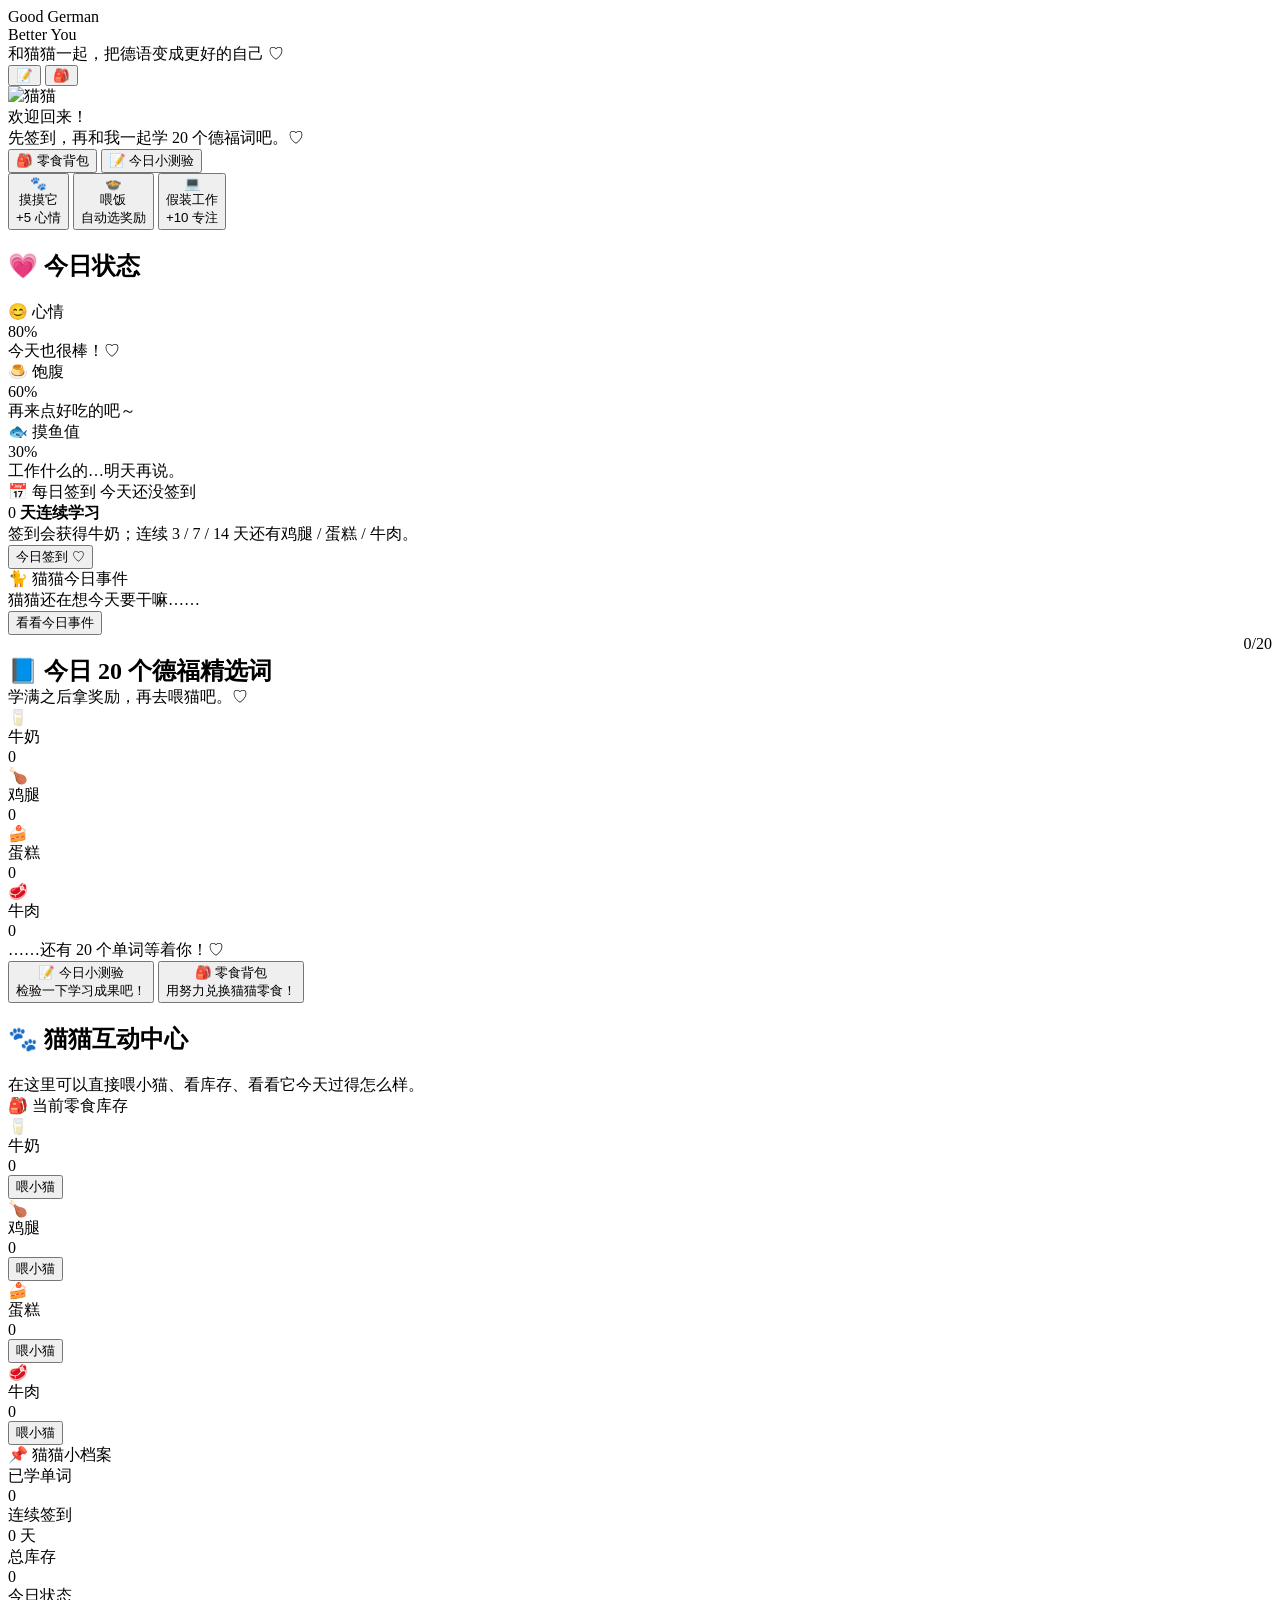
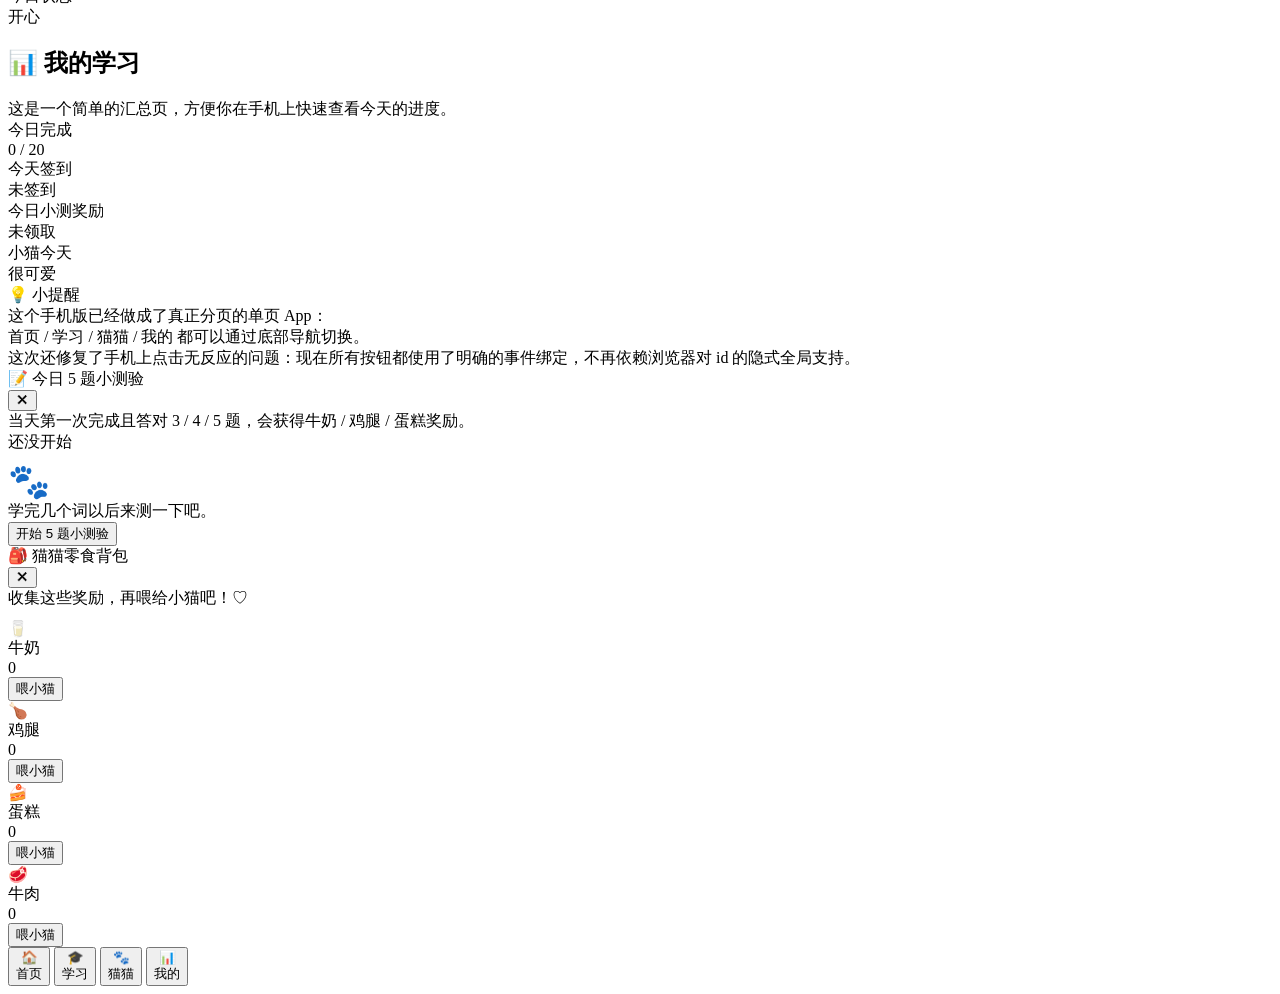
==== index.html @ 6ccbde11 "Add Cozy Cat mobile app home page" ====
<!doctype html>
<html lang="zh-CN">
<head>
<meta charset="utf-8">
<meta name="viewport" content="width=device-width,initial-scale=1,viewport-fit=cover">
<meta name="theme-color" content="#f7efe6">
<title>Cozy Cat Desk Mobile v2</title>
<link rel="stylesheet" href="style.css">

<link rel="manifest" href="manifest.webmanifest">
<meta name="apple-mobile-web-app-capable" content="yes">
<meta name="apple-mobile-web-app-status-bar-style" content="default">
<meta name="apple-mobile-web-app-title" content="Cozy Cat Deutsch">
<link rel="apple-touch-icon" href="icon-192.png">

</head>
<body>
<div class="app">
  <div class="topbar">
    <div>
      <div class="brand">Good German<br>Better You</div>
      <div class="brand-sub">和猫猫一起，把德语变成更好的自己 ♡</div>
    </div>
    <div class="icon-row">
      <button class="icon-btn" id="toQuizBtn" type="button">📝</button>
      <button class="icon-btn" id="toRewardsBtn" type="button">🎒</button>
    </div>
  </div>

  <main>
    <section class="page active" data-page="home">
      <section class="card hero">
        <div class="room">
          <div class="room-light"></div>
          <div class="window"></div>
          <div class="leaf l1"></div>
          <div class="leaf l2"></div>
          <div class="rug"></div>
          <div class="cushion"></div>

          <div class="cat-zone">
            <div id="catWrap" class="cat-wrap">
              <img id="cat" class="cat-img" src="cat.webp" alt="猫猫">
              <div class="eyes"></div>
            </div>
          </div>

          <div id="speech" class="speech">欢迎回来！<br>先签到，再和我一起学 20 个德福词吧。♡</div>

          <div class="quick-float">
            <button class="float-btn" id="floatRewardsBtn" type="button">🎒 零食背包</button>
            <button class="float-btn" id="floatQuizBtn" type="button">📝 今日小测验</button>
          </div>

          <div class="floor"></div>
        </div>

        <div class="actions">
          <button class="action-btn a1" id="petBtn" type="button">
            <div class="emoji">🐾</div><div class="title">摸摸它</div><div class="hint">+5 心情</div>
          </button>
          <button class="action-btn a2" id="quickFeedBtn" type="button">
            <div class="emoji">🍲</div><div class="title">喂饭</div><div class="hint">自动选奖励</div>
          </button>
          <button class="action-btn a3" id="workBtn" type="button">
            <div class="emoji">💻</div><div class="title">假装工作</div><div class="hint">+10 专注</div>
          </button>
        </div>
      </section>

      <section class="card section">
        <h2 class="section-title">💗 今日状态</h2>
        <div class="status-grid">
          <div class="mini-card">
            <div class="mini-head"><span class="mini-icon">😊</span> 心情</div>
            <div id="moodNum" class="stat-number">80%</div>
            <div class="bar"><div id="moodBar" class="fill mood"></div></div>
            <div class="stat-note">今天也很棒！♡</div>
          </div>
          <div class="mini-card">
            <div class="mini-head"><span class="mini-icon">🍮</span> 饱腹</div>
            <div id="foodNum" class="stat-number">60%</div>
            <div class="bar"><div id="foodBar" class="fill full"></div></div>
            <div class="stat-note">再来点好吃的吧～</div>
          </div>
          <div class="mini-card">
            <div class="mini-head"><span class="mini-icon">🐟</span> 摸鱼值</div>
            <div id="fishNum" class="stat-number">30%</div>
            <div class="bar"><div id="fishBar" class="fill fish"></div></div>
            <div class="stat-note">工作什么的…明天再说。</div>
          </div>
        </div>
      </section>

      <section class="split-grid">
        <div class="card section">
          <div class="small-title">📅 每日签到 <span id="checkinState" class="badge">今天还没签到</span></div>
          <div><span id="streakNumber" class="streak">0</span> <span style="font-weight:900">天连续学习</span></div>
          <div id="checkinMeta" class="meta">签到会获得牛奶；连续 3 / 7 / 14 天还有鸡腿 / 蛋糕 / 牛肉。</div>
          <button id="checkinBtn" class="subbtn checkin-btn" type="button">今日签到 ♡</button>
        </div>

        <div class="card section">
          <div class="small-title">🐈 猫猫今日事件</div>
          <div class="event-box">
            <div id="dailyEventText">猫猫还在想今天要干嘛……</div>
            <div id="dailyEventEffect" class="event-effect"></div>
          </div>
          <button id="eventBtn" class="subbtn event-btn" type="button">看看今日事件</button>
        </div>
      </section>
    </section>

    <section class="page" data-page="study">
      <section class="card section">
        <div style="display:flex;justify-content:space-between;align-items:flex-start;gap:10px">
          <div>
            <h2 class="section-title" style="margin-bottom:0">📘 今日 20 个德福精选词</h2>
            <div class="helper">学满之后拿奖励，再去喂猫吧。♡</div>
          </div>
          <div class="count-pill"><span id="learnedCount">0</span>/20</div>
        </div>

        <div class="progress"><div id="progressFill" style="width:0%"></div></div>

        <div class="reward-preview">
          <div class="r-item"><div class="em">🥛</div><div class="nm">牛奶</div><div id="miniMilk" class="ct">0</div></div>
          <div class="r-item"><div class="em">🍗</div><div class="nm">鸡腿</div><div id="miniChicken" class="ct">0</div></div>
          <div class="r-item"><div class="em">🍰</div><div class="nm">蛋糕</div><div id="miniCake" class="ct">0</div></div>
          <div class="r-item"><div class="em">🥩</div><div class="nm">牛肉</div><div id="miniBeef" class="ct">0</div></div>
        </div>

        <div id="wordList" class="list"></div>
        <div id="remainingNote" class="center-note">……还有 20 个单词等着你！♡</div>

        <div class="large-buttons">
          <button class="large-btn lb1" id="openQuizFromStudy" type="button">
            <div class="big">📝 今日小测验</div>
            <div class="small">检验一下学习成果吧！</div>
          </button>
          <button class="large-btn lb2" id="openRewardsFromStudy" type="button">
            <div class="big">🎒 零食背包</div>
            <div class="small">用努力兑换猫猫零食！</div>
          </button>
        </div>
      </section>
    </section>

    <section class="page" data-page="cat">
      <section class="card section">
        <h2 class="section-title">🐾 猫猫互动中心</h2>
        <div class="helper">在这里可以直接喂小猫、看库存、看看它今天过得怎么样。</div>
      </section>

      <section class="card section">
        <div class="small-title">🎒 当前零食库存</div>
        <div class="feed-grid" id="feedGrid">
          <div class="reward-card">
            <div class="reward-emoji">🥛</div>
            <div class="reward-name">牛奶</div>
            <div id="countMilk" class="reward-count">0</div>
            <button type="button" data-feed="milk">喂小猫</button>
          </div>
          <div class="reward-card">
            <div class="reward-emoji">🍗</div>
            <div class="reward-name">鸡腿</div>
            <div id="countChicken" class="reward-count">0</div>
            <button type="button" data-feed="chicken">喂小猫</button>
          </div>
          <div class="reward-card">
            <div class="reward-emoji">🍰</div>
            <div class="reward-name">蛋糕</div>
            <div id="countCake" class="reward-count">0</div>
            <button type="button" data-feed="cake">喂小猫</button>
          </div>
          <div class="reward-card">
            <div class="reward-emoji">🥩</div>
            <div class="reward-name">牛肉</div>
            <div id="countBeef" class="reward-count">0</div>
            <button type="button" data-feed="beef">喂小猫</button>
          </div>
        </div>
      </section>

      <section class="card section">
        <div class="small-title">📌 猫猫小档案</div>
        <div class="stats-two">
          <div class="info-box">
            <div class="helper">已学单词</div>
            <div id="profileWords" class="big-num">0</div>
          </div>
          <div class="info-box">
            <div class="helper">连续签到</div>
            <div id="profileStreak" class="big-num">0 天</div>
          </div>
          <div class="info-box">
            <div class="helper">总库存</div>
            <div id="profileInventory" class="big-num">0</div>
          </div>
          <div class="info-box">
            <div class="helper">今日状态</div>
            <div id="profileMood" class="big-num">开心</div>
          </div>
        </div>
      </section>
    </section>

    <section class="page" data-page="me">
      <section class="card section">
        <h2 class="section-title">📊 我的学习</h2>
        <div class="helper">这是一个简单的汇总页，方便你在手机上快速查看今天的进度。</div>
      </section>
      <section class="card section">
        <div class="stats-two">
          <div class="info-box">
            <div class="helper">今日完成</div>
            <div id="sumWords" class="big-num">0 / 20</div>
          </div>
          <div class="info-box">
            <div class="helper">今天签到</div>
            <div id="sumCheckin" class="big-num">未签到</div>
          </div>
          <div class="info-box">
            <div class="helper">今日小测奖励</div>
            <div id="sumQuiz" class="big-num">未领取</div>
          </div>
          <div class="info-box">
            <div class="helper">小猫今天</div>
            <div id="sumCat" class="big-num">很可爱</div>
          </div>
        </div>
      </section>
      <section class="card section">
        <div class="small-title">💡 小提醒</div>
        <div class="helper">
          这个手机版已经做成了真正分页的单页 App：<br>
          首页 / 学习 / 猫猫 / 我的 都可以通过底部导航切换。<br>
          这次还修复了手机上点击无反应的问题：现在所有按钮都使用了明确的事件绑定，不再依赖浏览器对 id 的隐式全局支持。
        </div>
      </section>
    </section>
  </main>
</div>

<div id="quizOverlay" class="overlay">
  <div class="sheet">
    <div class="sheet-handle"></div>
    <div class="sheet-head">
      <div class="sheet-title">📝 今日 5 题小测验</div>
      <button class="close" id="closeQuizBtn" type="button">✕</button>
    </div>
    <div class="helper">当天第一次完成且答对 3 / 4 / 5 题，会获得牛奶 / 鸡腿 / 蛋糕奖励。</div>
    <div class="quiz-progress"><div id="quizProgressFill" style="width:0%"></div></div>
    <div id="quizScoreLabel" class="helper" style="margin-bottom:8px">还没开始</div>
    <div id="quizStage" class="quiz-stage">
      <div class="quiz-result">
        <div style="font-size:34px">🐾</div>
        学完几个词以后来测一下吧。<br>
        <button class="subbtn event-btn" id="startQuizBtn" type="button" style="max-width:240px">开始 5 题小测验</button>
      </div>
    </div>
  </div>
</div>

<div id="rewardOverlay" class="overlay">
  <div class="sheet">
    <div class="sheet-handle"></div>
    <div class="sheet-head">
      <div class="sheet-title">🎒 猫猫零食背包</div>
      <button class="close" id="closeRewardBtn" type="button">✕</button>
    </div>
    <div class="helper" style="margin-bottom:10px">收集这些奖励，再喂给小猫吧！♡</div>

    <div class="feed-grid" id="sheetFeedGrid">
      <div class="reward-card">
        <div class="reward-emoji">🥛</div>
        <div class="reward-name">牛奶</div>
        <div id="sheetCountMilk" class="reward-count">0</div>
        <button type="button" data-feed="milk">喂小猫</button>
      </div>
      <div class="reward-card">
        <div class="reward-emoji">🍗</div>
        <div class="reward-name">鸡腿</div>
        <div id="sheetCountChicken" class="reward-count">0</div>
        <button type="button" data-feed="chicken">喂小猫</button>
      </div>
      <div class="reward-card">
        <div class="reward-emoji">🍰</div>
        <div class="reward-name">蛋糕</div>
        <div id="sheetCountCake" class="reward-count">0</div>
        <button type="button" data-feed="cake">喂小猫</button>
      </div>
      <div class="reward-card">
        <div class="reward-emoji">🥩</div>
        <div class="reward-name">牛肉</div>
        <div id="sheetCountBeef" class="reward-count">0</div>
        <button type="button" data-feed="beef">喂小猫</button>
      </div>
    </div>
  </div>
</div>

<div id="toast" class="toast"></div>

<nav class="bottom-nav" id="bottomNav">
  <button class="nav-item active" type="button" data-nav="home"><div class="ic">🏠</div><div>首页</div></button>
  <button class="nav-item" type="button" data-nav="study"><div class="ic">🎓</div><div>学习</div></button>
  <button class="nav-item" type="button" data-nav="cat"><div class="ic">🐾</div><div>猫猫</div></button>
  <button class="nav-item" type="button" data-nav="me"><div class="ic">📊</div><div>我的</div></button>
</nav>

<script src="app.js" defer></script>



</body>
</html>
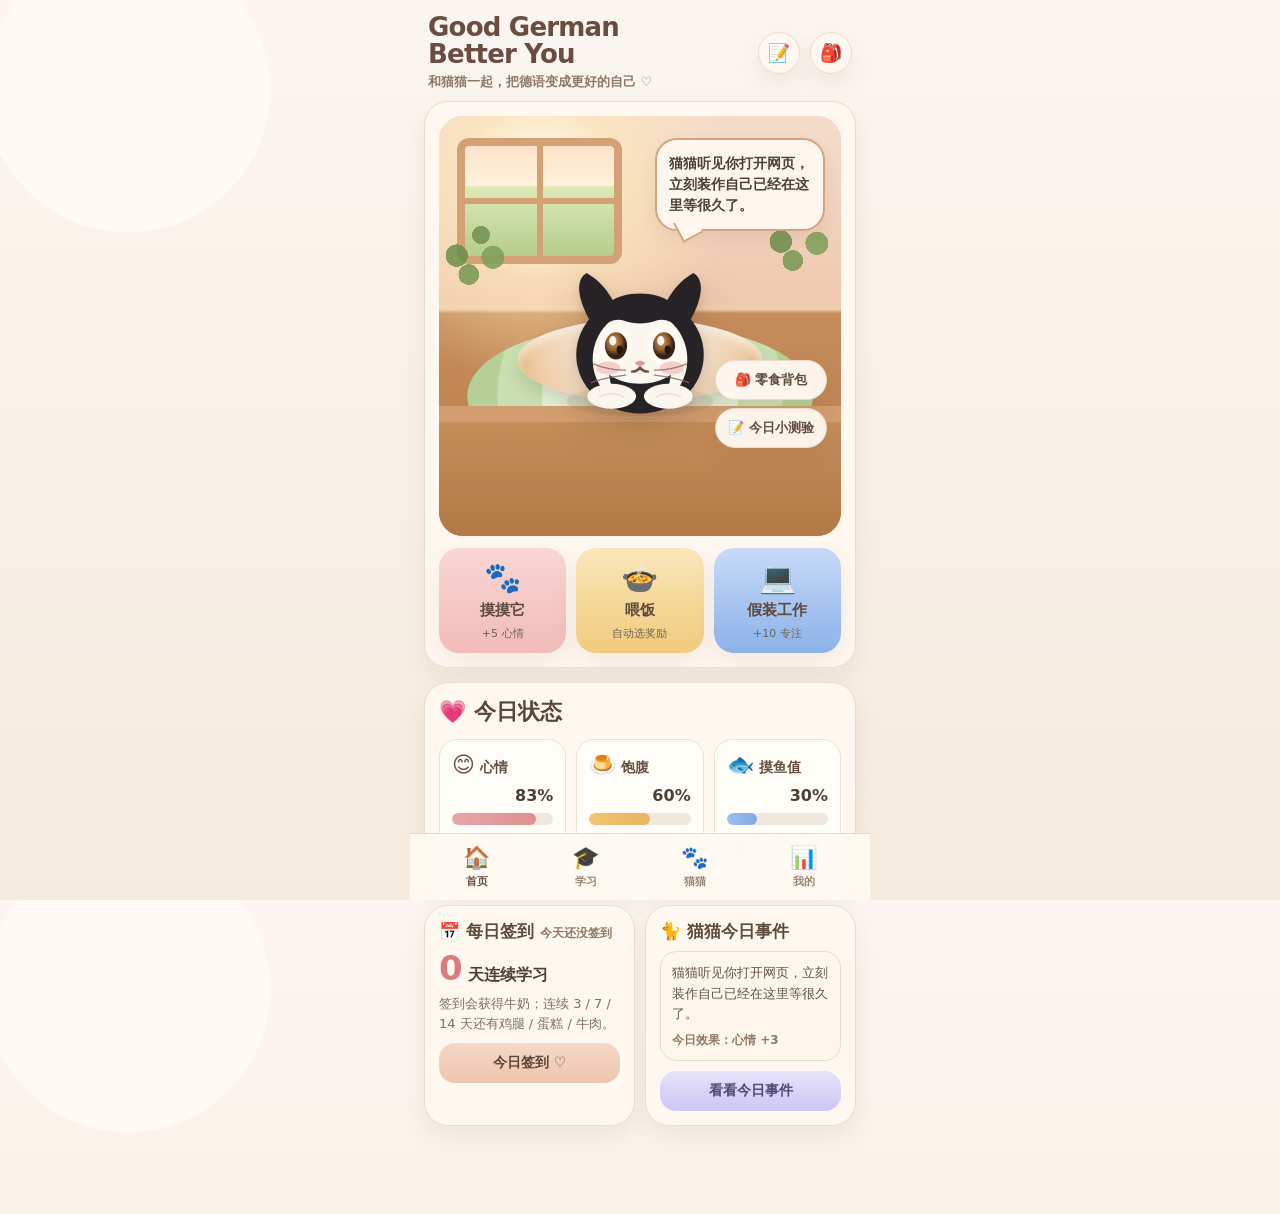
==== commit 64b33af0: "Use deployable vector cat asset" ====
--- a/index.html
+++ b/index.html
@@ -4,314 +4,49 @@
 <meta charset="utf-8">
 <meta name="viewport" content="width=device-width,initial-scale=1,viewport-fit=cover">
 <meta name="theme-color" content="#f7efe6">
-<title>Cozy Cat Desk Mobile v2</title>
+<title>Good German Better You · Cozy Cat</title>
 <link rel="stylesheet" href="style.css">
-
 <link rel="manifest" href="manifest.webmanifest">
 <meta name="apple-mobile-web-app-capable" content="yes">
 <meta name="apple-mobile-web-app-status-bar-style" content="default">
 <meta name="apple-mobile-web-app-title" content="Cozy Cat Deutsch">
-<link rel="apple-touch-icon" href="icon-192.png">
-
 </head>
 <body>
 <div class="app">
   <div class="topbar">
-    <div>
-      <div class="brand">Good German<br>Better You</div>
-      <div class="brand-sub">和猫猫一起，把德语变成更好的自己 ♡</div>
-    </div>
-    <div class="icon-row">
-      <button class="icon-btn" id="toQuizBtn" type="button">📝</button>
-      <button class="icon-btn" id="toRewardsBtn" type="button">🎒</button>
-    </div>
+    <div><div class="brand">Good German<br>Better You</div><div class="brand-sub">和猫猫一起，把德语变成更好的自己 ♡</div></div>
+    <div class="icon-row"><button class="icon-btn" id="toQuizBtn" type="button">📝</button><button class="icon-btn" id="toRewardsBtn" type="button">🎒</button></div>
   </div>
-
   <main>
     <section class="page active" data-page="home">
       <section class="card hero">
-        <div class="room">
-          <div class="room-light"></div>
-          <div class="window"></div>
-          <div class="leaf l1"></div>
-          <div class="leaf l2"></div>
-          <div class="rug"></div>
-          <div class="cushion"></div>
-
-          <div class="cat-zone">
-            <div id="catWrap" class="cat-wrap">
-              <img id="cat" class="cat-img" src="cat.webp" alt="猫猫">
-              <div class="eyes"></div>
-            </div>
-          </div>
-
+        <div class="room"><div class="room-light"></div><div class="window"></div><div class="leaf l1"></div><div class="leaf l2"></div><div class="rug"></div><div class="cushion"></div>
+          <div class="cat-zone"><div id="catWrap" class="cat-wrap"><img id="cat" class="cat-img" src="cat.svg" alt="猫猫"><div class="eyes"></div></div></div>
           <div id="speech" class="speech">欢迎回来！<br>先签到，再和我一起学 20 个德福词吧。♡</div>
-
-          <div class="quick-float">
-            <button class="float-btn" id="floatRewardsBtn" type="button">🎒 零食背包</button>
-            <button class="float-btn" id="floatQuizBtn" type="button">📝 今日小测验</button>
-          </div>
-
-          <div class="floor"></div>
+          <div class="quick-float"><button class="float-btn" id="floatRewardsBtn" type="button">🎒 零食背包</button><button class="float-btn" id="floatQuizBtn" type="button">📝 今日小测验</button></div><div class="floor"></div>
         </div>
-
-        <div class="actions">
-          <button class="action-btn a1" id="petBtn" type="button">
-            <div class="emoji">🐾</div><div class="title">摸摸它</div><div class="hint">+5 心情</div>
-          </button>
-          <button class="action-btn a2" id="quickFeedBtn" type="button">
-            <div class="emoji">🍲</div><div class="title">喂饭</div><div class="hint">自动选奖励</div>
-          </button>
-          <button class="action-btn a3" id="workBtn" type="button">
-            <div class="emoji">💻</div><div class="title">假装工作</div><div class="hint">+10 专注</div>
-          </button>
-        </div>
+        <div class="actions"><button class="action-btn a1" id="petBtn" type="button"><div class="emoji">🐾</div><div class="title">摸摸它</div><div class="hint">+5 心情</div></button><button class="action-btn a2" id="quickFeedBtn" type="button"><div class="emoji">🍲</div><div class="title">喂饭</div><div class="hint">自动选奖励</div></button><button class="action-btn a3" id="workBtn" type="button"><div class="emoji">💻</div><div class="title">假装工作</div><div class="hint">+10 专注</div></button></div>
       </section>
-
-      <section class="card section">
-        <h2 class="section-title">💗 今日状态</h2>
-        <div class="status-grid">
-          <div class="mini-card">
-            <div class="mini-head"><span class="mini-icon">😊</span> 心情</div>
-            <div id="moodNum" class="stat-number">80%</div>
-            <div class="bar"><div id="moodBar" class="fill mood"></div></div>
-            <div class="stat-note">今天也很棒！♡</div>
-          </div>
-          <div class="mini-card">
-            <div class="mini-head"><span class="mini-icon">🍮</span> 饱腹</div>
-            <div id="foodNum" class="stat-number">60%</div>
-            <div class="bar"><div id="foodBar" class="fill full"></div></div>
-            <div class="stat-note">再来点好吃的吧～</div>
-          </div>
-          <div class="mini-card">
-            <div class="mini-head"><span class="mini-icon">🐟</span> 摸鱼值</div>
-            <div id="fishNum" class="stat-number">30%</div>
-            <div class="bar"><div id="fishBar" class="fill fish"></div></div>
-            <div class="stat-note">工作什么的…明天再说。</div>
-          </div>
-        </div>
-      </section>
-
-      <section class="split-grid">
-        <div class="card section">
-          <div class="small-title">📅 每日签到 <span id="checkinState" class="badge">今天还没签到</span></div>
-          <div><span id="streakNumber" class="streak">0</span> <span style="font-weight:900">天连续学习</span></div>
-          <div id="checkinMeta" class="meta">签到会获得牛奶；连续 3 / 7 / 14 天还有鸡腿 / 蛋糕 / 牛肉。</div>
-          <button id="checkinBtn" class="subbtn checkin-btn" type="button">今日签到 ♡</button>
-        </div>
-
-        <div class="card section">
-          <div class="small-title">🐈 猫猫今日事件</div>
-          <div class="event-box">
-            <div id="dailyEventText">猫猫还在想今天要干嘛……</div>
-            <div id="dailyEventEffect" class="event-effect"></div>
-          </div>
-          <button id="eventBtn" class="subbtn event-btn" type="button">看看今日事件</button>
-        </div>
-      </section>
+      <section class="card section"><h2 class="section-title">💗 今日状态</h2><div class="status-grid">
+        <div class="mini-card"><div class="mini-head"><span class="mini-icon">😊</span> 心情</div><div id="moodNum" class="stat-number">80%</div><div class="bar"><div id="moodBar" class="fill mood"></div></div><div class="stat-note">今天也很棒！♡</div></div>
+        <div class="mini-card"><div class="mini-head"><span class="mini-icon">🍮</span> 饱腹</div><div id="foodNum" class="stat-number">60%</div><div class="bar"><div id="foodBar" class="fill full"></div></div><div class="stat-note">再来点好吃的吧～</div></div>
+        <div class="mini-card"><div class="mini-head"><span class="mini-icon">🐟</span> 摸鱼值</div><div id="fishNum" class="stat-number">30%</div><div class="bar"><div id="fishBar" class="fill fish"></div></div><div class="stat-note">工作什么的…明天再说。</div></div>
+      </div></section>
+      <section class="split-grid"><div class="card section"><div class="small-title">📅 每日签到 <span id="checkinState" class="badge">今天还没签到</span></div><div><span id="streakNumber" class="streak">0</span> <span style="font-weight:900">天连续学习</span></div><div id="checkinMeta" class="meta">签到会获得牛奶；连续 3 / 7 / 14 天还有鸡腿 / 蛋糕 / 牛肉。</div><button id="checkinBtn" class="subbtn checkin-btn" type="button">今日签到 ♡</button></div>
+        <div class="card section"><div class="small-title">🐈 猫猫今日事件</div><div class="event-box"><div id="dailyEventText">猫猫还在想今天要干嘛……</div><div id="dailyEventEffect" class="event-effect"></div></div><button id="eventBtn" class="subbtn event-btn" type="button">看看今日事件</button></div></section>
     </section>
-
-    <section class="page" data-page="study">
-      <section class="card section">
-        <div style="display:flex;justify-content:space-between;align-items:flex-start;gap:10px">
-          <div>
-            <h2 class="section-title" style="margin-bottom:0">📘 今日 20 个德福精选词</h2>
-            <div class="helper">学满之后拿奖励，再去喂猫吧。♡</div>
-          </div>
-          <div class="count-pill"><span id="learnedCount">0</span>/20</div>
-        </div>
-
-        <div class="progress"><div id="progressFill" style="width:0%"></div></div>
-
-        <div class="reward-preview">
-          <div class="r-item"><div class="em">🥛</div><div class="nm">牛奶</div><div id="miniMilk" class="ct">0</div></div>
-          <div class="r-item"><div class="em">🍗</div><div class="nm">鸡腿</div><div id="miniChicken" class="ct">0</div></div>
-          <div class="r-item"><div class="em">🍰</div><div class="nm">蛋糕</div><div id="miniCake" class="ct">0</div></div>
-          <div class="r-item"><div class="em">🥩</div><div class="nm">牛肉</div><div id="miniBeef" class="ct">0</div></div>
-        </div>
-
-        <div id="wordList" class="list"></div>
-        <div id="remainingNote" class="center-note">……还有 20 个单词等着你！♡</div>
-
-        <div class="large-buttons">
-          <button class="large-btn lb1" id="openQuizFromStudy" type="button">
-            <div class="big">📝 今日小测验</div>
-            <div class="small">检验一下学习成果吧！</div>
-          </button>
-          <button class="large-btn lb2" id="openRewardsFromStudy" type="button">
-            <div class="big">🎒 零食背包</div>
-            <div class="small">用努力兑换猫猫零食！</div>
-          </button>
-        </div>
-      </section>
-    </section>
-
-    <section class="page" data-page="cat">
-      <section class="card section">
-        <h2 class="section-title">🐾 猫猫互动中心</h2>
-        <div class="helper">在这里可以直接喂小猫、看库存、看看它今天过得怎么样。</div>
-      </section>
-
-      <section class="card section">
-        <div class="small-title">🎒 当前零食库存</div>
-        <div class="feed-grid" id="feedGrid">
-          <div class="reward-card">
-            <div class="reward-emoji">🥛</div>
-            <div class="reward-name">牛奶</div>
-            <div id="countMilk" class="reward-count">0</div>
-            <button type="button" data-feed="milk">喂小猫</button>
-          </div>
-          <div class="reward-card">
-            <div class="reward-emoji">🍗</div>
-            <div class="reward-name">鸡腿</div>
-            <div id="countChicken" class="reward-count">0</div>
-            <button type="button" data-feed="chicken">喂小猫</button>
-          </div>
-          <div class="reward-card">
-            <div class="reward-emoji">🍰</div>
-            <div class="reward-name">蛋糕</div>
-            <div id="countCake" class="reward-count">0</div>
-            <button type="button" data-feed="cake">喂小猫</button>
-          </div>
-          <div class="reward-card">
-            <div class="reward-emoji">🥩</div>
-            <div class="reward-name">牛肉</div>
-            <div id="countBeef" class="reward-count">0</div>
-            <button type="button" data-feed="beef">喂小猫</button>
-          </div>
-        </div>
-      </section>
-
-      <section class="card section">
-        <div class="small-title">📌 猫猫小档案</div>
-        <div class="stats-two">
-          <div class="info-box">
-            <div class="helper">已学单词</div>
-            <div id="profileWords" class="big-num">0</div>
-          </div>
-          <div class="info-box">
-            <div class="helper">连续签到</div>
-            <div id="profileStreak" class="big-num">0 天</div>
-          </div>
-          <div class="info-box">
-            <div class="helper">总库存</div>
-            <div id="profileInventory" class="big-num">0</div>
-          </div>
-          <div class="info-box">
-            <div class="helper">今日状态</div>
-            <div id="profileMood" class="big-num">开心</div>
-          </div>
-        </div>
-      </section>
-    </section>
-
-    <section class="page" data-page="me">
-      <section class="card section">
-        <h2 class="section-title">📊 我的学习</h2>
-        <div class="helper">这是一个简单的汇总页，方便你在手机上快速查看今天的进度。</div>
-      </section>
-      <section class="card section">
-        <div class="stats-two">
-          <div class="info-box">
-            <div class="helper">今日完成</div>
-            <div id="sumWords" class="big-num">0 / 20</div>
-          </div>
-          <div class="info-box">
-            <div class="helper">今天签到</div>
-            <div id="sumCheckin" class="big-num">未签到</div>
-          </div>
-          <div class="info-box">
-            <div class="helper">今日小测奖励</div>
-            <div id="sumQuiz" class="big-num">未领取</div>
-          </div>
-          <div class="info-box">
-            <div class="helper">小猫今天</div>
-            <div id="sumCat" class="big-num">很可爱</div>
-          </div>
-        </div>
-      </section>
-      <section class="card section">
-        <div class="small-title">💡 小提醒</div>
-        <div class="helper">
-          这个手机版已经做成了真正分页的单页 App：<br>
-          首页 / 学习 / 猫猫 / 我的 都可以通过底部导航切换。<br>
-          这次还修复了手机上点击无反应的问题：现在所有按钮都使用了明确的事件绑定，不再依赖浏览器对 id 的隐式全局支持。
-        </div>
-      </section>
-    </section>
+    <section class="page" data-page="study"><section class="card section"><div style="display:flex;justify-content:space-between;align-items:flex-start;gap:10px"><div><h2 class="section-title" style="margin-bottom:0">📘 今日 20 个德福精选词</h2><div class="helper">学满之后拿奖励，再去喂猫吧。♡</div></div><div class="count-pill"><span id="learnedCount">0</span>/20</div></div><div class="progress"><div id="progressFill" style="width:0%"></div></div><div class="reward-preview">
+      <div class="r-item"><div class="em">🥛</div><div class="nm">牛奶</div><div id="miniMilk" class="ct">0</div></div><div class="r-item"><div class="em">🍗</div><div class="nm">鸡腿</div><div id="miniChicken" class="ct">0</div></div><div class="r-item"><div class="em">🍰</div><div class="nm">蛋糕</div><div id="miniCake" class="ct">0</div></div><div class="r-item"><div class="em">🥩</div><div class="nm">牛肉</div><div id="miniBeef" class="ct">0</div></div></div>
+      <div id="wordList" class="list"></div><div id="remainingNote" class="center-note">……还有 20 个单词等着你！♡</div><div class="large-buttons"><button class="large-btn lb1" id="openQuizFromStudy" type="button"><div class="big">📝 今日小测验</div><div class="small">检验一下学习成果吧！</div></button><button class="large-btn lb2" id="openRewardsFromStudy" type="button"><div class="big">🎒 零食背包</div><div class="small">用努力兑换猫猫零食！</div></button></div></section></section>
+    <section class="page" data-page="cat"><section class="card section"><h2 class="section-title">🐾 猫猫互动中心</h2><div class="helper">在这里可以直接喂小猫、看库存、看看它今天过得怎么样。</div></section><section class="card section"><div class="small-title">🎒 当前零食库存</div><div class="feed-grid" id="feedGrid">
+      <div class="reward-card"><div class="reward-emoji">🥛</div><div class="reward-name">牛奶</div><div id="countMilk" class="reward-count">0</div><button type="button" data-feed="milk">喂小猫</button></div><div class="reward-card"><div class="reward-emoji">🍗</div><div class="reward-name">鸡腿</div><div id="countChicken" class="reward-count">0</div><button type="button" data-feed="chicken">喂小猫</button></div><div class="reward-card"><div class="reward-emoji">🍰</div><div class="reward-name">蛋糕</div><div id="countCake" class="reward-count">0</div><button type="button" data-feed="cake">喂小猫</button></div><div class="reward-card"><div class="reward-emoji">🥩</div><div class="reward-name">牛肉</div><div id="countBeef" class="reward-count">0</div><button type="button" data-feed="beef">喂小猫</button></div></div></section>
+      <section class="card section"><div class="small-title">📌 猫猫小档案</div><div class="stats-two"><div class="info-box"><div class="helper">已学单词</div><div id="profileWords" class="big-num">0</div></div><div class="info-box"><div class="helper">连续签到</div><div id="profileStreak" class="big-num">0 天</div></div><div class="info-box"><div class="helper">总库存</div><div id="profileInventory" class="big-num">0</div></div><div class="info-box"><div class="helper">今日状态</div><div id="profileMood" class="big-num">开心</div></div></div></section></section>
+    <section class="page" data-page="me"><section class="card section"><h2 class="section-title">📊 我的学习</h2><div class="helper">这是一个简单的汇总页，方便你在手机上快速查看今天的进度。</div></section><section class="card section"><div class="stats-two"><div class="info-box"><div class="helper">今日完成</div><div id="sumWords" class="big-num">0 / 20</div></div><div class="info-box"><div class="helper">今天签到</div><div id="sumCheckin" class="big-num">未签到</div></div><div class="info-box"><div class="helper">今日小测奖励</div><div id="sumQuiz" class="big-num">未领取</div></div><div class="info-box"><div class="helper">小猫今天</div><div id="sumCat" class="big-num">很可爱</div></div></div></section></section>
   </main>
 </div>
-
-<div id="quizOverlay" class="overlay">
-  <div class="sheet">
-    <div class="sheet-handle"></div>
-    <div class="sheet-head">
-      <div class="sheet-title">📝 今日 5 题小测验</div>
-      <button class="close" id="closeQuizBtn" type="button">✕</button>
-    </div>
-    <div class="helper">当天第一次完成且答对 3 / 4 / 5 题，会获得牛奶 / 鸡腿 / 蛋糕奖励。</div>
-    <div class="quiz-progress"><div id="quizProgressFill" style="width:0%"></div></div>
-    <div id="quizScoreLabel" class="helper" style="margin-bottom:8px">还没开始</div>
-    <div id="quizStage" class="quiz-stage">
-      <div class="quiz-result">
-        <div style="font-size:34px">🐾</div>
-        学完几个词以后来测一下吧。<br>
-        <button class="subbtn event-btn" id="startQuizBtn" type="button" style="max-width:240px">开始 5 题小测验</button>
-      </div>
-    </div>
-  </div>
-</div>
-
-<div id="rewardOverlay" class="overlay">
-  <div class="sheet">
-    <div class="sheet-handle"></div>
-    <div class="sheet-head">
-      <div class="sheet-title">🎒 猫猫零食背包</div>
-      <button class="close" id="closeRewardBtn" type="button">✕</button>
-    </div>
-    <div class="helper" style="margin-bottom:10px">收集这些奖励，再喂给小猫吧！♡</div>
-
-    <div class="feed-grid" id="sheetFeedGrid">
-      <div class="reward-card">
-        <div class="reward-emoji">🥛</div>
-        <div class="reward-name">牛奶</div>
-        <div id="sheetCountMilk" class="reward-count">0</div>
-        <button type="button" data-feed="milk">喂小猫</button>
-      </div>
-      <div class="reward-card">
-        <div class="reward-emoji">🍗</div>
-        <div class="reward-name">鸡腿</div>
-        <div id="sheetCountChicken" class="reward-count">0</div>
-        <button type="button" data-feed="chicken">喂小猫</button>
-      </div>
-      <div class="reward-card">
-        <div class="reward-emoji">🍰</div>
-        <div class="reward-name">蛋糕</div>
-        <div id="sheetCountCake" class="reward-count">0</div>
-        <button type="button" data-feed="cake">喂小猫</button>
-      </div>
-      <div class="reward-card">
-        <div class="reward-emoji">🥩</div>
-        <div class="reward-name">牛肉</div>
-        <div id="sheetCountBeef" class="reward-count">0</div>
-        <button type="button" data-feed="beef">喂小猫</button>
-      </div>
-    </div>
-  </div>
-</div>
-
+<div id="quizOverlay" class="overlay"><div class="sheet"><div class="sheet-handle"></div><div class="sheet-head"><div class="sheet-title">📝 今日 5 题小测验</div><button class="close" id="closeQuizBtn" type="button">✕</button></div><div class="helper">当天第一次完成且答对 3 / 4 / 5 题，会获得牛奶 / 鸡腿 / 蛋糕奖励。</div><div class="quiz-progress"><div id="quizProgressFill" style="width:0%"></div></div><div id="quizScoreLabel" class="helper" style="margin-bottom:8px">还没开始</div><div id="quizStage" class="quiz-stage"><div class="quiz-result"><div style="font-size:34px">🐾</div>学完几个词以后来测一下吧。<br><button class="subbtn event-btn" id="startQuizBtn" type="button" style="max-width:240px">开始 5 题小测验</button></div></div></div></div>
+<div id="rewardOverlay" class="overlay"><div class="sheet"><div class="sheet-handle"></div><div class="sheet-head"><div class="sheet-title">🎒 猫猫零食背包</div><button class="close" id="closeRewardBtn" type="button">✕</button></div><div class="helper" style="margin-bottom:10px">收集这些奖励，再喂给小猫吧！♡</div><div class="feed-grid" id="sheetFeedGrid"><div class="reward-card"><div class="reward-emoji">🥛</div><div class="reward-name">牛奶</div><div id="sheetCountMilk" class="reward-count">0</div><button type="button" data-feed="milk">喂小猫</button></div><div class="reward-card"><div class="reward-emoji">🍗</div><div class="reward-name">鸡腿</div><div id="sheetCountChicken" class="reward-count">0</div><button type="button" data-feed="chicken">喂小猫</button></div><div class="reward-card"><div class="reward-emoji">🍰</div><div class="reward-name">蛋糕</div><div id="sheetCountCake" class="reward-count">0</div><button type="button" data-feed="cake">喂小猫</button></div><div class="reward-card"><div class="reward-emoji">🥩</div><div class="reward-name">牛肉</div><div id="sheetCountBeef" class="reward-count">0</div><button type="button" data-feed="beef">喂小猫</button></div></div></div></div>
 <div id="toast" class="toast"></div>
-
-<nav class="bottom-nav" id="bottomNav">
-  <button class="nav-item active" type="button" data-nav="home"><div class="ic">🏠</div><div>首页</div></button>
-  <button class="nav-item" type="button" data-nav="study"><div class="ic">🎓</div><div>学习</div></button>
-  <button class="nav-item" type="button" data-nav="cat"><div class="ic">🐾</div><div>猫猫</div></button>
-  <button class="nav-item" type="button" data-nav="me"><div class="ic">📊</div><div>我的</div></button>
-</nav>
-
+<nav class="bottom-nav" id="bottomNav"><button class="nav-item active" type="button" data-nav="home"><div class="ic">🏠</div><div>首页</div></button><button class="nav-item" type="button" data-nav="study"><div class="ic">🎓</div><div>学习</div></button><button class="nav-item" type="button" data-nav="cat"><div class="ic">🐾</div><div>猫猫</div></button><button class="nav-item" type="button" data-nav="me"><div class="ic">📊</div><div>我的</div></button></nav>
 <script src="app.js" defer></script>
-
-
-
-</body>
-</html>
+</body></html>
--- a/style.css
+++ b/style.css
@@ -0,0 +1,72 @@
+:root{
+  --bg:#f7efe6;
+  --card:#fff8f1;
+  --card2:#fffaf5;
+  --line:#ebddce;
+  --text:#4d3f34;
+  --muted:#8d7868;
+  --pink:#f3b5b4;
+  --pink2:#e69295;
+  --yellow:#f2d18b;
+  --green:#b9d29b;
+  --green2:#97bb7f;
+  --blue:#9ebdea;
+  --orange:#efc19b;
+  --shadow:0 10px 24px rgba(88,65,43,.08);
+}
+*{box-sizing:border-box}
+html,body{height:100%}
+body{
+  margin:0;
+  background:
+    radial-gradient(circle at 10% 10%, #fffaf5 0 10%, transparent 10.2%),
+    linear-gradient(180deg,#fbf6f1 0%, #f5ecdf 100%);
+  color:var(--text);
+  font-family:system-ui,-apple-system,"PingFang SC","Microsoft YaHei","Segoe UI",sans-serif;
+}
+button{font:inherit}
+.app{
+  max-width:460px;
+  margin:0 auto;
+  min-height:100%;
+  padding:env(safe-area-inset-top, 0) 14px calc(88px + env(safe-area-inset-bottom, 0));
+}
+.topbar{
+  display:flex; align-items:center; justify-content:space-between;
+  padding:14px 4px 10px;
+}
+.brand{font-size:26px; font-weight:900; line-height:1.02; letter-spacing:-.03em; color:#6b4c41}
+.brand-sub{margin-top:6px; font-size:13px; color:#8f7768; font-weight:700}
+.icon-row{display:flex; gap:10px}
+.icon-btn{
+  width:42px; height:42px; border:none; border-radius:50%;
+  background:rgba(255,248,241,.92); box-shadow:var(--shadow);
+  border:1px solid #eddcca; font-size:18px;
+}
+.page{display:none}.page.active{display:block}
+.card{background:var(--card);border:1px solid var(--line);border-radius:24px;box-shadow:var(--shadow)}
+.section{margin-top:14px;padding:14px}
+.section-title{font-size:22px;font-weight:900;color:#5b473a;margin:0 0 12px;display:flex;align-items:center;gap:8px}
+.helper{color:#8a7566;font-size:13px;font-weight:700;line-height:1.5}
+.hero{overflow:hidden;padding:14px}
+.room{position:relative;overflow:hidden;border-radius:24px;min-height:420px;background:linear-gradient(180deg,#f4e3d6 0%,#efcead 46%,#c68d5c 47%,#b77b48 100%)}
+.room-light{position:absolute;inset:0;background:radial-gradient(circle at 25% 18%,rgba(255,247,222,.92) 0 10%,rgba(255,237,185,.50) 19%,transparent 42%),linear-gradient(180deg,#f4dccb 0%,#efc8af 45%,rgba(0,0,0,0) 45.1%)}
+.window{position:absolute;left:18px;top:22px;width:165px;height:126px;border:8px solid #d4a177;border-radius:12px;background:linear-gradient(180deg,#fde2c9 0%,#fff2dd 36%,#dce9b8 37%,#b7cd8c 100%)}
+.window:before,.window:after{content:"";position:absolute;background:#d4a177}.window:before{left:50%;top:0;bottom:0;width:6px;transform:translateX(-50%)}.window:after{top:50%;left:0;right:0;height:6px;transform:translateY(-50%)}
+.leaf{position:absolute;width:86px;height:86px;opacity:.85;background:radial-gradient(circle at 30% 60%,#6d8e4a 0 14%,transparent 14.2%),radial-gradient(circle at 58% 36%,#70904d 0 12%,transparent 12.2%),radial-gradient(circle at 72% 62%,#7e9f58 0 14%,transparent 14.2%),radial-gradient(circle at 44% 82%,#779852 0 12%,transparent 12.2%)}
+.l1{left:-8px;top:88px}.l2{right:0;top:74px}
+.floor{position:absolute;left:0;right:0;bottom:0;height:122px;background:linear-gradient(180deg,#c58e5b 0%,#b27947 100%)}.floor:before{content:"";position:absolute;left:0;right:0;top:-8px;height:16px;background:#d39e6f}
+.rug{position:absolute;left:50%;bottom:70px;transform:translateX(-50%);width:86%;height:140px;border-radius:50% / 56%;background:radial-gradient(circle at 50% 50%,#e6f1da 0 52%,#cadfb1 53% 76%,#b5cf96 77% 100%)}
+.cushion{position:absolute;left:50%;top:58%;transform:translate(-50%,-50%);width:245px;max-width:72%;height:82px;border-radius:50%;background:radial-gradient(circle at 50% 34%,#fff7f1 0%,#f8e5ce 48%,#f0cfaa 75%,#ddb17a 100%);box-shadow:0 10px 16px rgba(77,59,43,.14),inset 0 6px 10px rgba(255,255,255,.6)}
+.cat-zone{position:absolute;left:50%;top:54%;transform:translate(-50%,-50%);width:min(215px,66%);z-index:3}.cat-wrap{position:relative;width:100%;cursor:pointer;transform-origin:center bottom;animation:breathe 4s ease-in-out infinite}.cat-wrap.petting{animation:petJump .45s ease}.cat-wrap.eating{animation:eatBounce .78s ease}.cat-img{display:block;width:100%;height:auto;filter:drop-shadow(0 14px 18px rgba(76,56,40,.18))}
+.eyes{position:absolute;inset:0;pointer-events:none}.eyes:before,.eyes:after{content:"";position:absolute;top:42%;width:11%;height:2.6%;background:#332f31;border-radius:999px;opacity:0;transform:scaleY(.2);transform-origin:center;animation:blink 6s infinite}.eyes:before{left:28.5%}.eyes:after{left:50.5%}
+.speech{position:absolute;right:16px;top:22px;width:170px;z-index:4;background:#fff7ef;border:2px solid #d4a37f;border-radius:22px;padding:13px 12px;font-size:14px;font-weight:800;line-height:1.5;box-shadow:0 8px 18px rgba(90,63,40,.08)}.speech:after{content:"";position:absolute;left:20px;bottom:-10px;width:20px;height:20px;background:#fff7ef;border-left:2px solid #d4a37f;border-bottom:2px solid #d4a37f;transform:rotate(-28deg)}
+.quick-float{position:absolute;right:14px;bottom:88px;z-index:5;display:flex;flex-direction:column;gap:8px}.float-btn{border:none;border-radius:999px;padding:10px 12px;font-size:13px;font-weight:800;background:rgba(255,249,243,.94);border:1px solid #ebd9c9;color:#5f4d40;box-shadow:var(--shadow)}
+.actions{margin-top:12px;display:grid;grid-template-columns:1fr 1fr 1fr;gap:10px}.action-btn{border:none;border-radius:20px;padding:12px 8px;min-height:86px;box-shadow:var(--shadow);color:#5b493d;display:flex;flex-direction:column;justify-content:center;align-items:center;gap:6px}.action-btn .emoji{font-size:30px}.action-btn .title{font-weight:900;font-size:15px}.action-btn .hint{font-size:11px;color:#6f6155}.a1{background:linear-gradient(180deg,#f8d7d4,#f1bbb8)}.a2{background:linear-gradient(180deg,#fae6bc,#f0cb7b)}.a3{background:linear-gradient(180deg,#c7daf7,#8bb2ea)}
+.status-grid{display:grid;grid-template-columns:repeat(3,1fr);gap:10px}.mini-card{background:#fffdf8;border:1px solid #eee0d1;border-radius:18px;padding:12px}.mini-head{font-size:14px;font-weight:900;margin-bottom:9px;color:#674f42}.mini-icon{font-size:22px}.stat-number{font-size:16px;font-weight:900;text-align:right}.bar{height:12px;background:#f0e7df;border-radius:999px;overflow:hidden;margin:8px 0 6px}.fill{height:100%;border-radius:999px}.fill.mood{background:linear-gradient(90deg,#e8a5a8,#de8e90)}.fill.full{background:linear-gradient(90deg,#f4c473,#e7b560)}.fill.fish{background:linear-gradient(90deg,#9cc0f1,#7fa8e1)}.stat-note{font-size:12px;color:#8a7566;line-height:1.35}
+.split-grid{display:grid;grid-template-columns:1fr 1fr;gap:10px}.small-panel{background:#fffdf8;border:1px solid #eee0d1;border-radius:18px;padding:12px}.small-title{font-size:17px;font-weight:900;color:#5f4b3e;margin-bottom:8px}.badge{font-size:12px;color:#8d7868}.streak{font-size:34px;font-weight:900;color:#dc7b7e;line-height:1}.meta{font-size:13px;color:#836e60;line-height:1.5;margin-top:8px}.subbtn{width:100%;margin-top:10px;border:none;border-radius:16px;padding:11px 10px;font-size:14px;font-weight:900}.checkin-btn{background:linear-gradient(180deg,#f5d8c8,#efc4ad);color:#5d4638}.event-btn{background:linear-gradient(180deg,#e7e1fa,#cec6f4);color:#514774}.subbtn:disabled{opacity:.5}.event-box{min-height:95px;background:#fff6ec;border:1px solid #eadccc;border-radius:16px;padding:11px;line-height:1.55;color:#655247;font-size:13px}.event-effect{margin-top:7px;font-size:12px;color:#957966;font-weight:800}
+.word-card{background:#fffdf8;border:1px solid #eee0d1;border-radius:18px;padding:12px;display:grid;grid-template-columns:24px 1fr;gap:10px;align-items:start}.word-card input{margin-top:3px;width:18px;height:18px}.word-main .de{font-size:18px;font-weight:900;color:#3f342d}.word-main .cn{font-size:14px;color:#7c695a;margin-top:5px}.word-main .meta2{font-size:12px;color:#907a6b;margin-top:5px;line-height:1.45}.list{display:flex;flex-direction:column;gap:8px}.count-pill{padding:7px 11px;background:#efeaf2;border:1px solid #d8d1dc;border-radius:16px;font-size:16px;font-weight:900}.progress{height:12px;background:#efe3d7;border-radius:999px;overflow:hidden;margin:10px 0}.progress>div{height:100%;background:linear-gradient(90deg,#e8b17c,#f4c58d,#9ab7e6)}.reward-preview{display:grid;grid-template-columns:repeat(4,1fr);gap:8px;margin-bottom:10px}.r-item{text-align:center;padding:9px 6px;background:#fffdf8;border:1px solid #eee0d1;border-radius:14px}.r-item .em{font-size:23px}.r-item .nm{font-size:12px;color:#826e60;margin-top:3px}.r-item .ct{font-size:15px;font-weight:900;margin-top:3px}.large-buttons{margin-top:14px;display:grid;grid-template-columns:1fr 1fr;gap:10px}.large-btn{border:none;border-radius:22px;min-height:92px;padding:12px;text-align:left;box-shadow:var(--shadow);color:#fff;font-weight:900}.large-btn .big{font-size:22px;display:flex;align-items:center;gap:8px}.large-btn .small{font-size:13px;opacity:.96;margin-top:7px}.lb1{background:linear-gradient(180deg,#f0a2a1,#df8b8b)}.lb2{background:linear-gradient(180deg,#adc596,#8eb178)}
+.feed-grid{display:grid;grid-template-columns:repeat(2,1fr);gap:10px}.reward-card{border:1px solid #eaded0;background:#fff8ef;border-radius:18px;padding:14px;text-align:center}.reward-emoji{font-size:42px}.reward-name{font-size:15px;font-weight:800;margin-top:6px}.reward-count{font-size:19px;font-weight:900;margin-top:6px}.reward-card button{width:100%;margin-top:10px;border:none;border-radius:12px;padding:10px;background:#f3e7da;color:#5b4a3f;font-weight:800}.reward-card button:disabled{opacity:.42}.stats-two{display:grid;grid-template-columns:1fr 1fr;gap:10px}.info-box{background:#fffdf8;border:1px solid #eee0d1;border-radius:18px;padding:12px}.big-num{font-size:26px;font-weight:900;color:#5d4638}.center-note{text-align:center;color:#8c7869;margin-top:10px;font-weight:700;font-size:13px}
+.overlay{position:fixed;inset:0;background:rgba(43,33,28,.38);display:none;z-index:999;align-items:flex-end}.overlay.show{display:flex}.sheet{width:100%;max-width:460px;margin:0 auto;background:var(--card2);border-radius:28px 28px 0 0;padding:14px 14px calc(20px + env(safe-area-inset-bottom,0));border-top:1px solid var(--line);box-shadow:0 -16px 34px rgba(48,31,20,.18);max-height:86vh;overflow:auto}.sheet-handle{width:52px;height:5px;border-radius:999px;background:#dbcab9;margin:2px auto 10px}.sheet-head{display:flex;align-items:center;justify-content:space-between;gap:10px;margin-bottom:10px}.sheet-title{font-size:24px;font-weight:900;color:#5a4739}.close{width:38px;height:38px;border:none;border-radius:50%;background:#f0e6dc;font-size:18px}.quiz-progress{height:9px;background:#eee3d7;border-radius:999px;overflow:hidden;margin:12px 0}.quiz-progress>div{height:100%;background:linear-gradient(90deg,#efa9aa,#f0ca78,#91b7e9)}.quiz-stage{padding:14px;border-radius:18px;background:#fffdf9;border:1px solid #eadfd3}.quiz-q{font-size:20px;font-weight:900;color:#40342c;margin-bottom:7px}.quiz-sub{font-size:13px;color:#8a7566;margin-bottom:12px}.quiz-options{display:grid;grid-template-columns:1fr;gap:9px}.quiz-option{border:1px solid #e6d9cb;background:#fff7ef;border-radius:14px;padding:12px;color:#58483e;font-size:14px;font-weight:700;text-align:left}.quiz-option.correct{background:#e2edd9;border-color:#bed3ad;color:#46613a}.quiz-option.wrong{background:#f6deda;border-color:#e6b7b0;color:#8a4943}.quiz-result{text-align:center;padding:10px 4px;line-height:1.7}.score-big{font-size:38px;font-weight:900;color:#765c4b}.micro-note{margin-top:8px;color:#8f7a69;font-size:12px;line-height:1.5}
+.toast{position:fixed;left:50%;transform:translateX(-50%);bottom:calc(82px + env(safe-area-inset-bottom,0));background:#463a33;color:#fff9f2;padding:12px 16px;border-radius:999px;opacity:0;transition:.2s;pointer-events:none;z-index:1001}.toast.show{opacity:1}.flyfood{position:fixed;z-index:1002;font-size:46px;pointer-events:none;transition:transform .85s cubic-bezier(.2,.8,.2,1),opacity .85s}.heart,.sparkle{position:fixed;z-index:1002;pointer-events:none;animation:floatHeart 1s ease-out forwards}.heart{font-size:28px}.sparkle{font-size:22px}.bottom-nav{position:fixed;left:50%;transform:translateX(-50%);bottom:0;width:min(460px,100%);background:rgba(255,249,243,.96);backdrop-filter:blur(8px);border-top:1px solid #e8d8c9;padding:10px 16px calc(10px + env(safe-area-inset-bottom,0));display:grid;grid-template-columns:repeat(4,1fr);gap:8px;z-index:998}.nav-item{border:none;background:transparent;display:flex;flex-direction:column;align-items:center;gap:4px;font-size:11px;color:#9a8474;font-weight:700}.nav-item .ic{font-size:22px}.nav-item.active{color:#6a4f44}
+@keyframes breathe{0%,100%{transform:translateY(0) scale(1)}50%{transform:translateY(-3px) scale(1.012)}}@keyframes blink{0%,44%,46%,100%{opacity:0;transform:scaleY(.2)}45%{opacity:1;transform:scaleY(2.2)}}@keyframes petJump{0%,100%{transform:translateY(0) scale(1)}50%{transform:translateY(-8px) scale(1.03)}}@keyframes eatBounce{0%,100%{transform:scale(1)}25%{transform:scale(1.06) rotate(-2deg)}55%{transform:scale(.98) rotate(2deg)}75%{transform:scale(1.04)}}@keyframes floatHeart{0%{opacity:0;transform:translateY(8px) scale(.7)}20%{opacity:1}100%{opacity:0;transform:translateY(-70px) scale(1.2)}}
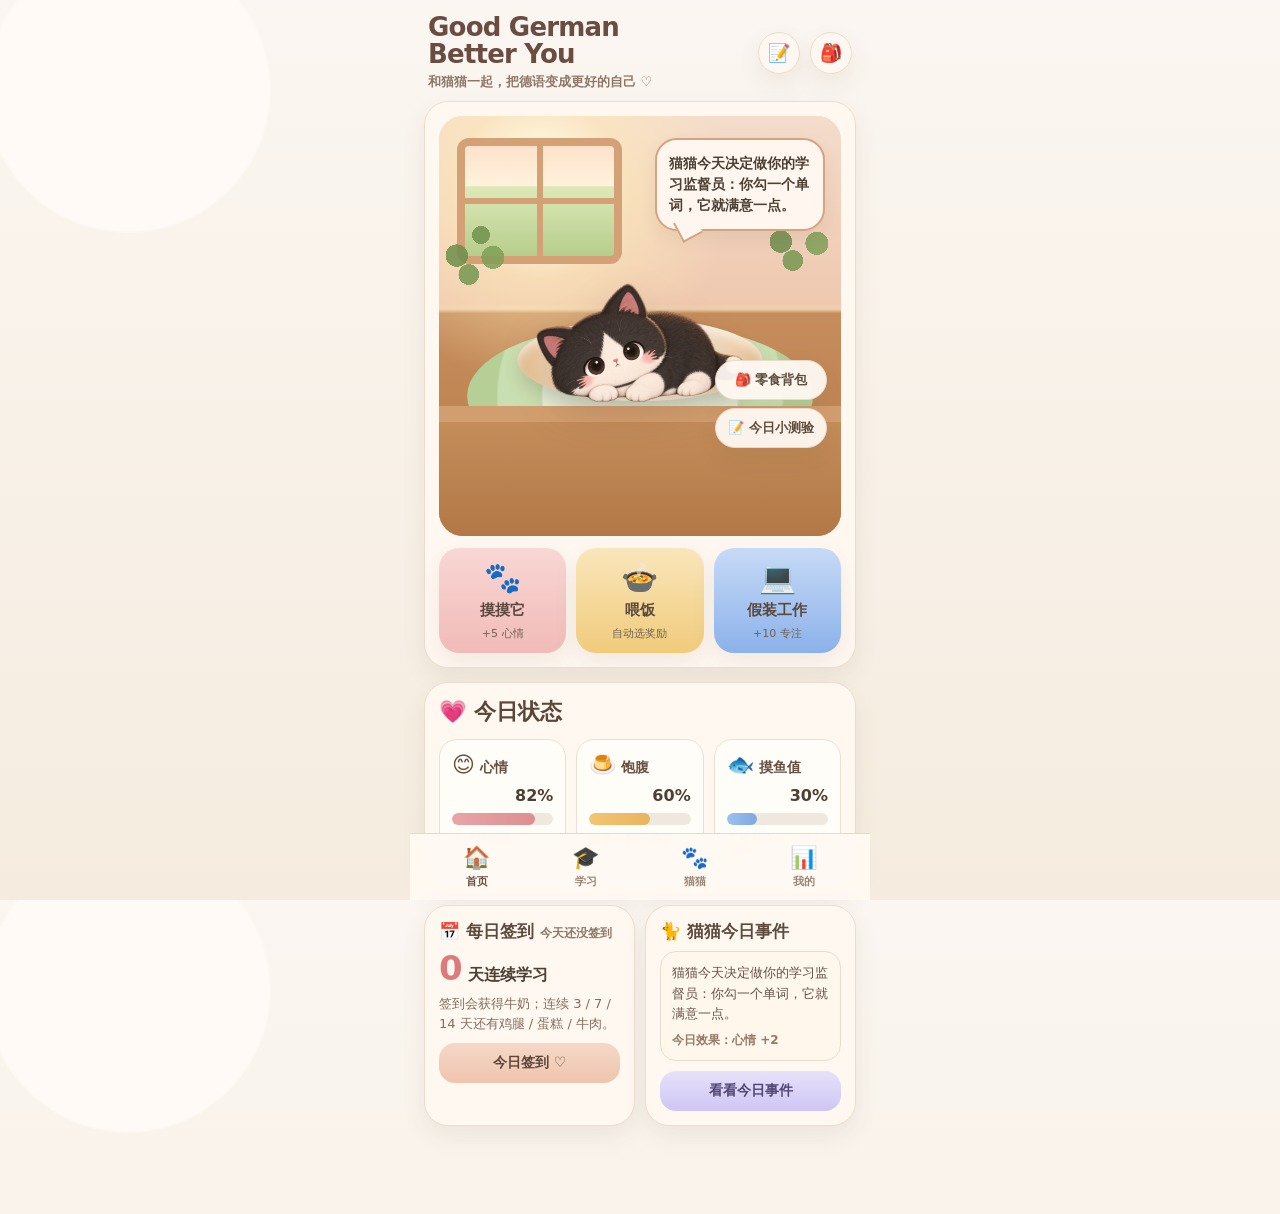
==== commit 4d130153: "Add files via upload update cute cat version" ====
--- a/index.html
+++ b/index.html
@@ -4,49 +4,1183 @@
 <meta charset="utf-8">
 <meta name="viewport" content="width=device-width,initial-scale=1,viewport-fit=cover">
 <meta name="theme-color" content="#f7efe6">
-<title>Good German Better You · Cozy Cat</title>
-<link rel="stylesheet" href="style.css">
+<title>Cozy Cat Desk Mobile v2</title>
+<style>
+:root{
+  --bg:#f7efe6;
+  --card:#fff8f1;
+  --card2:#fffaf5;
+  --line:#ebddce;
+  --text:#4d3f34;
+  --muted:#8d7868;
+  --pink:#f3b5b4;
+  --pink2:#e69295;
+  --yellow:#f2d18b;
+  --green:#b9d29b;
+  --green2:#97bb7f;
+  --blue:#9ebdea;
+  --orange:#efc19b;
+  --shadow:0 10px 24px rgba(88,65,43,.08);
+}
+*{box-sizing:border-box}
+html,body{height:100%}
+body{
+  margin:0;
+  background:
+    radial-gradient(circle at 10% 10%, #fffaf5 0 10%, transparent 10.2%),
+    linear-gradient(180deg,#fbf6f1 0%, #f5ecdf 100%);
+  color:var(--text);
+  font-family:system-ui,-apple-system,"PingFang SC","Microsoft YaHei","Segoe UI",sans-serif;
+}
+button{font:inherit}
+.app{
+  max-width:460px;
+  margin:0 auto;
+  min-height:100%;
+  padding:env(safe-area-inset-top, 0) 14px calc(88px + env(safe-area-inset-bottom, 0));
+}
+.topbar{
+  display:flex; align-items:center; justify-content:space-between;
+  padding:14px 4px 10px;
+}
+.brand{font-size:26px; font-weight:900; line-height:1.02; letter-spacing:-.03em; color:#6b4c41}
+.brand-sub{margin-top:6px; font-size:13px; color:#8f7768; font-weight:700}
+.icon-row{display:flex; gap:10px}
+.icon-btn{
+  width:42px; height:42px; border:none; border-radius:50%;
+  background:rgba(255,248,241,.92); box-shadow:var(--shadow);
+  border:1px solid #eddcca; font-size:18px;
+}
+
+.page{display:none}
+.page.active{display:block}
+
+.card{
+  background:var(--card);
+  border:1px solid var(--line);
+  border-radius:24px;
+  box-shadow:var(--shadow);
+}
+.section{margin-top:14px; padding:14px}
+.section-title{
+  font-size:22px; font-weight:900; color:#5b473a; margin:0 0 12px;
+  display:flex; align-items:center; gap:8px;
+}
+.helper{
+  color:#8a7566; font-size:13px; font-weight:700; line-height:1.5;
+}
+
+/* hero */
+.hero{overflow:hidden; padding:14px}
+.room{
+  position:relative; overflow:hidden; border-radius:24px; min-height:420px;
+  background:linear-gradient(180deg,#f4e3d6 0%, #efcead 46%, #c68d5c 47%, #b77b48 100%);
+}
+.room-light{
+  position:absolute; inset:0;
+  background:
+    radial-gradient(circle at 25% 18%, rgba(255,247,222,.92) 0 10%, rgba(255,237,185,.50) 19%, transparent 42%),
+    linear-gradient(180deg,#f4dccb 0%, #efc8af 45%, rgba(0,0,0,0) 45.1%);
+}
+.window{
+  position:absolute; left:18px; top:22px; width:165px; height:126px;
+  border:8px solid #d4a177; border-radius:12px;
+  background:linear-gradient(180deg,#fde2c9 0%, #fff2dd 36%, #dce9b8 37%, #b7cd8c 100%);
+}
+.window:before,.window:after{content:""; position:absolute; background:#d4a177}
+.window:before{left:50%; top:0; bottom:0; width:6px; transform:translateX(-50%)}
+.window:after{top:50%; left:0; right:0; height:6px; transform:translateY(-50%)}
+.leaf{
+  position:absolute; width:86px; height:86px; opacity:.85;
+  background:
+    radial-gradient(circle at 30% 60%, #6d8e4a 0 14%, transparent 14.2%),
+    radial-gradient(circle at 58% 36%, #70904d 0 12%, transparent 12.2%),
+    radial-gradient(circle at 72% 62%, #7e9f58 0 14%, transparent 14.2%),
+    radial-gradient(circle at 44% 82%, #779852 0 12%, transparent 12.2%);
+}
+.l1{left:-8px; top:88px}
+.l2{right:0; top:74px}
+.floor{position:absolute; left:0; right:0; bottom:0; height:122px; background:linear-gradient(180deg,#c58e5b 0%, #b27947 100%)}
+.floor:before{content:""; position:absolute; left:0; right:0; top:-8px; height:16px; background:#d39e6f}
+.rug{
+  position:absolute; left:50%; bottom:70px; transform:translateX(-50%);
+  width:86%; height:140px; border-radius:50% / 56%;
+  background:radial-gradient(circle at 50% 50%,#e6f1da 0 52%, #cadfb1 53% 76%, #b5cf96 77% 100%);
+}
+.cushion{
+  position:absolute; left:50%; top:58%; transform:translate(-50%,-50%);
+  width:245px; max-width:72%; height:82px; border-radius:50%;
+  background:radial-gradient(circle at 50% 34%, #fff7f1 0%, #f8e5ce 48%, #f0cfaa 75%, #ddb17a 100%);
+  box-shadow:0 10px 16px rgba(77,59,43,.14), inset 0 6px 10px rgba(255,255,255,.6);
+}
+.cat-zone{
+  position:absolute; left:50%; top:54%; transform:translate(-50%,-50%);
+  width:min(215px,66%); z-index:3;
+}
+.cat-wrap{
+  position:relative; width:100%; cursor:pointer; transform-origin:center bottom;
+  animation:breathe 4s ease-in-out infinite;
+}
+.cat-wrap.petting{animation:petJump .45s ease}
+.cat-wrap.eating{animation:eatBounce .78s ease}
+.cat-img{display:block; width:100%; height:auto; filter:drop-shadow(0 14px 18px rgba(76,56,40,.18))}
+.eyes{position:absolute; inset:0; pointer-events:none}
+.eyes:before,.eyes:after{
+  content:""; position:absolute; top:42%; width:11%; height:2.6%; background:#332f31;
+  border-radius:999px; opacity:0; transform:scaleY(.2); transform-origin:center; animation:blink 6s infinite;
+}
+.eyes:before{left:28.5%}
+.eyes:after{left:50.5%}
+.speech{
+  position:absolute; right:16px; top:22px; width:170px; z-index:4;
+  background:#fff7ef; border:2px solid #d4a37f; border-radius:22px;
+  padding:13px 12px; font-size:14px; font-weight:800; line-height:1.5;
+  box-shadow:0 8px 18px rgba(90,63,40,.08);
+}
+.speech:after{
+  content:""; position:absolute; left:20px; bottom:-10px; width:20px; height:20px;
+  background:#fff7ef; border-left:2px solid #d4a37f; border-bottom:2px solid #d4a37f; transform:rotate(-28deg);
+}
+.quick-float{
+  position:absolute; right:14px; bottom:88px; z-index:5; display:flex; flex-direction:column; gap:8px;
+}
+.float-btn{
+  border:none; border-radius:999px; padding:10px 12px; font-size:13px; font-weight:800;
+  background:rgba(255,249,243,.94); border:1px solid #ebd9c9; color:#5f4d40; box-shadow:var(--shadow);
+}
+.actions{margin-top:12px; display:grid; grid-template-columns:1fr 1fr 1fr; gap:10px}
+.action-btn{
+  border:none; border-radius:20px; padding:12px 8px; min-height:86px; box-shadow:var(--shadow);
+  color:#5b493d; display:flex; flex-direction:column; justify-content:center; align-items:center; gap:6px;
+}
+.action-btn .emoji{font-size:30px}
+.action-btn .title{font-weight:900; font-size:15px}
+.action-btn .hint{font-size:11px; color:#6f6155}
+.a1{background:linear-gradient(180deg,#f8d7d4,#f1bbb8)}
+.a2{background:linear-gradient(180deg,#fae6bc,#f0cb7b)}
+.a3{background:linear-gradient(180deg,#c7daf7,#8bb2ea)}
+
+/* status */
+.status-grid{display:grid; grid-template-columns:repeat(3,1fr); gap:10px}
+.mini-card{background:#fffdf8; border:1px solid #eee0d1; border-radius:18px; padding:12px}
+.mini-head{font-size:14px; font-weight:900; margin-bottom:9px; color:#674f42}
+.mini-icon{font-size:22px}
+.stat-number{font-size:16px; font-weight:900; text-align:right}
+.bar{height:12px; background:#f0e7df; border-radius:999px; overflow:hidden; margin:8px 0 6px}
+.fill{height:100%; border-radius:999px}
+.fill.mood{background:linear-gradient(90deg,#e8a5a8,#de8e90)}
+.fill.full{background:linear-gradient(90deg,#f4c473,#e7b560)}
+.fill.fish{background:linear-gradient(90deg,#9cc0f1,#7fa8e1)}
+.stat-note{font-size:12px; color:#8a7566; line-height:1.35}
+
+.split-grid{display:grid; grid-template-columns:1fr 1fr; gap:10px}
+.small-panel{background:#fffdf8; border:1px solid #eee0d1; border-radius:18px; padding:12px}
+.small-title{font-size:17px; font-weight:900; color:#5f4b3e; margin-bottom:8px}
+.badge{font-size:12px; color:#8d7868}
+.streak{font-size:34px; font-weight:900; color:#dc7b7e; line-height:1}
+.meta{font-size:13px; color:#836e60; line-height:1.5; margin-top:8px}
+.subbtn{
+  width:100%; margin-top:10px; border:none; border-radius:16px; padding:11px 10px;
+  font-size:14px; font-weight:900;
+}
+.checkin-btn{background:linear-gradient(180deg,#f5d8c8,#efc4ad); color:#5d4638}
+.event-btn{background:linear-gradient(180deg,#e7e1fa,#cec6f4); color:#514774}
+.subbtn:disabled{opacity:.5}
+.event-box{
+  min-height:95px; background:#fff6ec; border:1px solid #eadccc; border-radius:16px; padding:11px;
+  line-height:1.55; color:#655247; font-size:13px;
+}
+.event-effect{margin-top:7px; font-size:12px; color:#957966; font-weight:800}
+
+/* list cards */
+.word-card{
+  background:#fffdf8; border:1px solid #eee0d1; border-radius:18px; padding:12px;
+  display:grid; grid-template-columns:24px 1fr; gap:10px; align-items:start;
+}
+.word-card input{margin-top:3px; width:18px; height:18px}
+.word-main .de{font-size:18px; font-weight:900; color:#3f342d}
+.word-main .cn{font-size:14px; color:#7c695a; margin-top:5px}
+.word-main .meta2{font-size:12px; color:#907a6b; margin-top:5px; line-height:1.45}
+
+.list{display:flex; flex-direction:column; gap:8px}
+.count-pill{
+  padding:7px 11px; background:#efeaf2; border:1px solid #d8d1dc; border-radius:16px;
+  font-size:16px; font-weight:900;
+}
+.progress{height:12px; background:#efe3d7; border-radius:999px; overflow:hidden; margin:10px 0}
+.progress > div{height:100%; background:linear-gradient(90deg,#e8b17c,#f4c58d,#9ab7e6)}
+.reward-preview{display:grid; grid-template-columns:repeat(4,1fr); gap:8px; margin-bottom:10px}
+.r-item{text-align:center; padding:9px 6px; background:#fffdf8; border:1px solid #eee0d1; border-radius:14px}
+.r-item .em{font-size:23px}
+.r-item .nm{font-size:12px; color:#826e60; margin-top:3px}
+.r-item .ct{font-size:15px; font-weight:900; margin-top:3px}
+.large-buttons{margin-top:14px; display:grid; grid-template-columns:1fr 1fr; gap:10px}
+.large-btn{
+  border:none; border-radius:22px; min-height:92px; padding:12px; text-align:left;
+  box-shadow:var(--shadow); color:#fff; font-weight:900;
+}
+.large-btn .big{font-size:22px; display:flex; align-items:center; gap:8px}
+.large-btn .small{font-size:13px; opacity:.96; margin-top:7px}
+.lb1{background:linear-gradient(180deg,#f0a2a1,#df8b8b)}
+.lb2{background:linear-gradient(180deg,#adc596,#8eb178)}
+
+.feed-grid{display:grid; grid-template-columns:repeat(2,1fr); gap:10px}
+.reward-card{
+  border:1px solid #eaded0; background:#fff8ef; border-radius:18px; padding:14px; text-align:center;
+}
+.reward-emoji{font-size:42px}
+.reward-name{font-size:15px; font-weight:800; margin-top:6px}
+.reward-count{font-size:19px; font-weight:900; margin-top:6px}
+.reward-card button{
+  width:100%; margin-top:10px; border:none; border-radius:12px; padding:10px;
+  background:#f3e7da; color:#5b4a3f; font-weight:800;
+}
+.reward-card button:disabled{opacity:.42}
+.stats-two{display:grid; grid-template-columns:1fr 1fr; gap:10px}
+.info-box{background:#fffdf8; border:1px solid #eee0d1; border-radius:18px; padding:12px}
+.big-num{font-size:26px; font-weight:900; color:#5d4638}
+.center-note{text-align:center; color:#8c7869; margin-top:10px; font-weight:700; font-size:13px}
+
+/* overlay / sheet */
+.overlay{
+  position:fixed; inset:0; background:rgba(43,33,28,.38); display:none; z-index:999; align-items:flex-end;
+}
+.overlay.show{display:flex}
+.sheet{
+  width:100%; max-width:460px; margin:0 auto; background:var(--card2);
+  border-radius:28px 28px 0 0; padding:14px 14px calc(20px + env(safe-area-inset-bottom, 0));
+  border-top:1px solid var(--line); box-shadow:0 -16px 34px rgba(48,31,20,.18); max-height:86vh; overflow:auto;
+}
+.sheet-handle{width:52px; height:5px; border-radius:999px; background:#dbcab9; margin:2px auto 10px}
+.sheet-head{display:flex; align-items:center; justify-content:space-between; gap:10px; margin-bottom:10px}
+.sheet-title{font-size:24px; font-weight:900; color:#5a4739}
+.close{width:38px; height:38px; border:none; border-radius:50%; background:#f0e6dc; font-size:18px}
+.quiz-progress{height:9px; background:#eee3d7; border-radius:999px; overflow:hidden; margin:12px 0}
+.quiz-progress > div{height:100%; background:linear-gradient(90deg,#efa9aa,#f0ca78,#91b7e9)}
+.quiz-stage{padding:14px; border-radius:18px; background:#fffdf9; border:1px solid #eadfd3}
+.quiz-q{font-size:20px; font-weight:900; color:#40342c; margin-bottom:7px}
+.quiz-sub{font-size:13px; color:#8a7566; margin-bottom:12px}
+.quiz-options{display:grid; grid-template-columns:1fr; gap:9px}
+.quiz-option{
+  border:1px solid #e6d9cb; background:#fff7ef; border-radius:14px; padding:12px;
+  color:#58483e; font-size:14px; font-weight:700; text-align:left;
+}
+.quiz-option.correct{background:#e2edd9; border-color:#bed3ad; color:#46613a}
+.quiz-option.wrong{background:#f6deda; border-color:#e6b7b0; color:#8a4943}
+.quiz-result{text-align:center; padding:10px 4px; line-height:1.7}
+.score-big{font-size:38px; font-weight:900; color:#765c4b}
+.micro-note{margin-top:8px; color:#8f7a69; font-size:12px; line-height:1.5}
+
+/* toast, nav, animation */
+.toast{
+  position:fixed; left:50%; transform:translateX(-50%);
+  bottom:calc(82px + env(safe-area-inset-bottom, 0));
+  background:#463a33; color:#fff9f2; padding:12px 16px; border-radius:999px;
+  opacity:0; transition:.2s; pointer-events:none; z-index:1001;
+}
+.toast.show{opacity:1}
+.flyfood{position:fixed; z-index:1002; font-size:46px; pointer-events:none; transition:transform .85s cubic-bezier(.2,.8,.2,1),opacity .85s}
+.heart,.sparkle{position:fixed; z-index:1002; pointer-events:none; animation:floatHeart 1s ease-out forwards}
+.heart{font-size:28px}
+.sparkle{font-size:22px}
+.bottom-nav{
+  position:fixed; left:50%; transform:translateX(-50%);
+  bottom:0; width:min(460px,100%);
+  background:rgba(255,249,243,.96); backdrop-filter:blur(8px);
+  border-top:1px solid #e8d8c9;
+  padding:10px 16px calc(10px + env(safe-area-inset-bottom, 0));
+  display:grid; grid-template-columns:repeat(4,1fr); gap:8px; z-index:998;
+}
+.nav-item{
+  border:none; background:transparent; display:flex; flex-direction:column; align-items:center; gap:4px;
+  font-size:11px; color:#9a8474; font-weight:700;
+}
+.nav-item .ic{font-size:22px}
+.nav-item.active{color:#6a4f44}
+@keyframes breathe{0%,100%{transform:translateY(0) scale(1)}50%{transform:translateY(-3px) scale(1.012)}}
+@keyframes blink{0%,44%,46%,100%{opacity:0;transform:scaleY(.2)}45%{opacity:1;transform:scaleY(2.2)}}
+@keyframes petJump{0%,100%{transform:translateY(0) scale(1)}50%{transform:translateY(-8px) scale(1.03)}}
+@keyframes eatBounce{0%,100%{transform:scale(1)}25%{transform:scale(1.06) rotate(-2deg)}55%{transform:scale(.98) rotate(2deg)}75%{transform:scale(1.04)}}
+@keyframes floatHeart{0%{opacity:0;transform:translateY(8px) scale(.7)}20%{opacity:1}100%{opacity:0;transform:translateY(-70px) scale(1.2)}}
+</style>
+
 <link rel="manifest" href="manifest.webmanifest">
 <meta name="apple-mobile-web-app-capable" content="yes">
 <meta name="apple-mobile-web-app-status-bar-style" content="default">
 <meta name="apple-mobile-web-app-title" content="Cozy Cat Deutsch">
+<link rel="apple-touch-icon" href="icon-192.png">
+
 </head>
 <body>
 <div class="app">
   <div class="topbar">
-    <div><div class="brand">Good German<br>Better You</div><div class="brand-sub">和猫猫一起，把德语变成更好的自己 ♡</div></div>
-    <div class="icon-row"><button class="icon-btn" id="toQuizBtn" type="button">📝</button><button class="icon-btn" id="toRewardsBtn" type="button">🎒</button></div>
+    <div>
+      <div class="brand">Good German<br>Better You</div>
+      <div class="brand-sub">和猫猫一起，把德语变成更好的自己 ♡</div>
+    </div>
+    <div class="icon-row">
+      <button class="icon-btn" id="toQuizBtn" type="button">📝</button>
+      <button class="icon-btn" id="toRewardsBtn" type="button">🎒</button>
+    </div>
   </div>
+
   <main>
     <section class="page active" data-page="home">
       <section class="card hero">
-        <div class="room"><div class="room-light"></div><div class="window"></div><div class="leaf l1"></div><div class="leaf l2"></div><div class="rug"></div><div class="cushion"></div>
-          <div class="cat-zone"><div id="catWrap" class="cat-wrap"><img id="cat" class="cat-img" src="cat.svg" alt="猫猫"><div class="eyes"></div></div></div>
+        <div class="room">
+          <div class="room-light"></div>
+          <div class="window"></div>
+          <div class="leaf l1"></div>
+          <div class="leaf l2"></div>
+          <div class="rug"></div>
+          <div class="cushion"></div>
+
+          <div class="cat-zone">
+            <div id="catWrap" class="cat-wrap">
+              <img id="cat" class="cat-img" src="[data-uri]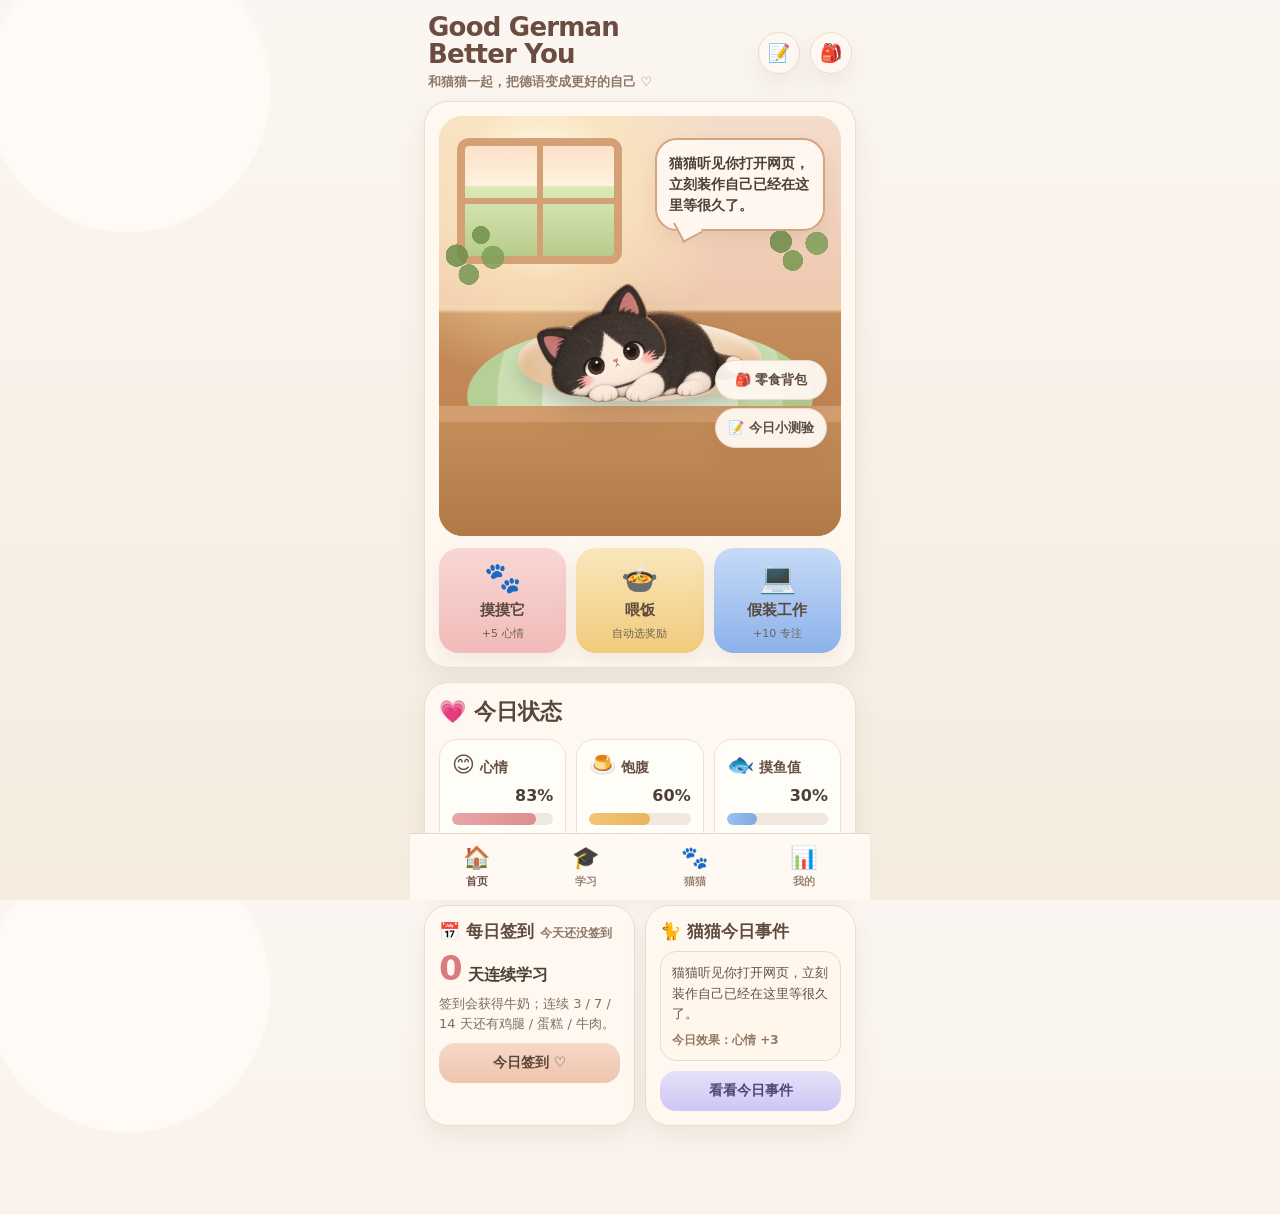
==== commit fc1dd9b9: "Put save archive directly into main page" ====
--- a/index.html
+++ b/index.html
@@ -4,1183 +4,70 @@
 <meta charset="utf-8">
 <meta name="viewport" content="width=device-width,initial-scale=1,viewport-fit=cover">
 <meta name="theme-color" content="#f7efe6">
-<title>Cozy Cat Desk Mobile v2</title>
-<style>
-:root{
-  --bg:#f7efe6;
-  --card:#fff8f1;
-  --card2:#fffaf5;
-  --line:#ebddce;
-  --text:#4d3f34;
-  --muted:#8d7868;
-  --pink:#f3b5b4;
-  --pink2:#e69295;
-  --yellow:#f2d18b;
-  --green:#b9d29b;
-  --green2:#97bb7f;
-  --blue:#9ebdea;
-  --orange:#efc19b;
-  --shadow:0 10px 24px rgba(88,65,43,.08);
-}
-*{box-sizing:border-box}
-html,body{height:100%}
-body{
-  margin:0;
-  background:
-    radial-gradient(circle at 10% 10%, #fffaf5 0 10%, transparent 10.2%),
-    linear-gradient(180deg,#fbf6f1 0%, #f5ecdf 100%);
-  color:var(--text);
-  font-family:system-ui,-apple-system,"PingFang SC","Microsoft YaHei","Segoe UI",sans-serif;
-}
-button{font:inherit}
-.app{
-  max-width:460px;
-  margin:0 auto;
-  min-height:100%;
-  padding:env(safe-area-inset-top, 0) 14px calc(88px + env(safe-area-inset-bottom, 0));
-}
-.topbar{
-  display:flex; align-items:center; justify-content:space-between;
-  padding:14px 4px 10px;
-}
-.brand{font-size:26px; font-weight:900; line-height:1.02; letter-spacing:-.03em; color:#6b4c41}
-.brand-sub{margin-top:6px; font-size:13px; color:#8f7768; font-weight:700}
-.icon-row{display:flex; gap:10px}
-.icon-btn{
-  width:42px; height:42px; border:none; border-radius:50%;
-  background:rgba(255,248,241,.92); box-shadow:var(--shadow);
-  border:1px solid #eddcca; font-size:18px;
-}
-
-.page{display:none}
-.page.active{display:block}
-
-.card{
-  background:var(--card);
-  border:1px solid var(--line);
-  border-radius:24px;
-  box-shadow:var(--shadow);
-}
-.section{margin-top:14px; padding:14px}
-.section-title{
-  font-size:22px; font-weight:900; color:#5b473a; margin:0 0 12px;
-  display:flex; align-items:center; gap:8px;
-}
-.helper{
-  color:#8a7566; font-size:13px; font-weight:700; line-height:1.5;
-}
-
-/* hero */
-.hero{overflow:hidden; padding:14px}
-.room{
-  position:relative; overflow:hidden; border-radius:24px; min-height:420px;
-  background:linear-gradient(180deg,#f4e3d6 0%, #efcead 46%, #c68d5c 47%, #b77b48 100%);
-}
-.room-light{
-  position:absolute; inset:0;
-  background:
-    radial-gradient(circle at 25% 18%, rgba(255,247,222,.92) 0 10%, rgba(255,237,185,.50) 19%, transparent 42%),
-    linear-gradient(180deg,#f4dccb 0%, #efc8af 45%, rgba(0,0,0,0) 45.1%);
-}
-.window{
-  position:absolute; left:18px; top:22px; width:165px; height:126px;
-  border:8px solid #d4a177; border-radius:12px;
-  background:linear-gradient(180deg,#fde2c9 0%, #fff2dd 36%, #dce9b8 37%, #b7cd8c 100%);
-}
-.window:before,.window:after{content:""; position:absolute; background:#d4a177}
-.window:before{left:50%; top:0; bottom:0; width:6px; transform:translateX(-50%)}
-.window:after{top:50%; left:0; right:0; height:6px; transform:translateY(-50%)}
-.leaf{
-  position:absolute; width:86px; height:86px; opacity:.85;
-  background:
-    radial-gradient(circle at 30% 60%, #6d8e4a 0 14%, transparent 14.2%),
-    radial-gradient(circle at 58% 36%, #70904d 0 12%, transparent 12.2%),
-    radial-gradient(circle at 72% 62%, #7e9f58 0 14%, transparent 14.2%),
-    radial-gradient(circle at 44% 82%, #779852 0 12%, transparent 12.2%);
-}
-.l1{left:-8px; top:88px}
-.l2{right:0; top:74px}
-.floor{position:absolute; left:0; right:0; bottom:0; height:122px; background:linear-gradient(180deg,#c58e5b 0%, #b27947 100%)}
-.floor:before{content:""; position:absolute; left:0; right:0; top:-8px; height:16px; background:#d39e6f}
-.rug{
-  position:absolute; left:50%; bottom:70px; transform:translateX(-50%);
-  width:86%; height:140px; border-radius:50% / 56%;
-  background:radial-gradient(circle at 50% 50%,#e6f1da 0 52%, #cadfb1 53% 76%, #b5cf96 77% 100%);
-}
-.cushion{
-  position:absolute; left:50%; top:58%; transform:translate(-50%,-50%);
-  width:245px; max-width:72%; height:82px; border-radius:50%;
-  background:radial-gradient(circle at 50% 34%, #fff7f1 0%, #f8e5ce 48%, #f0cfaa 75%, #ddb17a 100%);
-  box-shadow:0 10px 16px rgba(77,59,43,.14), inset 0 6px 10px rgba(255,255,255,.6);
-}
-.cat-zone{
-  position:absolute; left:50%; top:54%; transform:translate(-50%,-50%);
-  width:min(215px,66%); z-index:3;
-}
-.cat-wrap{
-  position:relative; width:100%; cursor:pointer; transform-origin:center bottom;
-  animation:breathe 4s ease-in-out infinite;
-}
-.cat-wrap.petting{animation:petJump .45s ease}
-.cat-wrap.eating{animation:eatBounce .78s ease}
-.cat-img{display:block; width:100%; height:auto; filter:drop-shadow(0 14px 18px rgba(76,56,40,.18))}
-.eyes{position:absolute; inset:0; pointer-events:none}
-.eyes:before,.eyes:after{
-  content:""; position:absolute; top:42%; width:11%; height:2.6%; background:#332f31;
-  border-radius:999px; opacity:0; transform:scaleY(.2); transform-origin:center; animation:blink 6s infinite;
-}
-.eyes:before{left:28.5%}
-.eyes:after{left:50.5%}
-.speech{
-  position:absolute; right:16px; top:22px; width:170px; z-index:4;
-  background:#fff7ef; border:2px solid #d4a37f; border-radius:22px;
-  padding:13px 12px; font-size:14px; font-weight:800; line-height:1.5;
-  box-shadow:0 8px 18px rgba(90,63,40,.08);
-}
-.speech:after{
-  content:""; position:absolute; left:20px; bottom:-10px; width:20px; height:20px;
-  background:#fff7ef; border-left:2px solid #d4a37f; border-bottom:2px solid #d4a37f; transform:rotate(-28deg);
-}
-.quick-float{
-  position:absolute; right:14px; bottom:88px; z-index:5; display:flex; flex-direction:column; gap:8px;
-}
-.float-btn{
-  border:none; border-radius:999px; padding:10px 12px; font-size:13px; font-weight:800;
-  background:rgba(255,249,243,.94); border:1px solid #ebd9c9; color:#5f4d40; box-shadow:var(--shadow);
-}
-.actions{margin-top:12px; display:grid; grid-template-columns:1fr 1fr 1fr; gap:10px}
-.action-btn{
-  border:none; border-radius:20px; padding:12px 8px; min-height:86px; box-shadow:var(--shadow);
-  color:#5b493d; display:flex; flex-direction:column; justify-content:center; align-items:center; gap:6px;
-}
-.action-btn .emoji{font-size:30px}
-.action-btn .title{font-weight:900; font-size:15px}
-.action-btn .hint{font-size:11px; color:#6f6155}
-.a1{background:linear-gradient(180deg,#f8d7d4,#f1bbb8)}
-.a2{background:linear-gradient(180deg,#fae6bc,#f0cb7b)}
-.a3{background:linear-gradient(180deg,#c7daf7,#8bb2ea)}
-
-/* status */
-.status-grid{display:grid; grid-template-columns:repeat(3,1fr); gap:10px}
-.mini-card{background:#fffdf8; border:1px solid #eee0d1; border-radius:18px; padding:12px}
-.mini-head{font-size:14px; font-weight:900; margin-bottom:9px; color:#674f42}
-.mini-icon{font-size:22px}
-.stat-number{font-size:16px; font-weight:900; text-align:right}
-.bar{height:12px; background:#f0e7df; border-radius:999px; overflow:hidden; margin:8px 0 6px}
-.fill{height:100%; border-radius:999px}
-.fill.mood{background:linear-gradient(90deg,#e8a5a8,#de8e90)}
-.fill.full{background:linear-gradient(90deg,#f4c473,#e7b560)}
-.fill.fish{background:linear-gradient(90deg,#9cc0f1,#7fa8e1)}
-.stat-note{font-size:12px; color:#8a7566; line-height:1.35}
-
-.split-grid{display:grid; grid-template-columns:1fr 1fr; gap:10px}
-.small-panel{background:#fffdf8; border:1px solid #eee0d1; border-radius:18px; padding:12px}
-.small-title{font-size:17px; font-weight:900; color:#5f4b3e; margin-bottom:8px}
-.badge{font-size:12px; color:#8d7868}
-.streak{font-size:34px; font-weight:900; color:#dc7b7e; line-height:1}
-.meta{font-size:13px; color:#836e60; line-height:1.5; margin-top:8px}
-.subbtn{
-  width:100%; margin-top:10px; border:none; border-radius:16px; padding:11px 10px;
-  font-size:14px; font-weight:900;
-}
-.checkin-btn{background:linear-gradient(180deg,#f5d8c8,#efc4ad); color:#5d4638}
-.event-btn{background:linear-gradient(180deg,#e7e1fa,#cec6f4); color:#514774}
-.subbtn:disabled{opacity:.5}
-.event-box{
-  min-height:95px; background:#fff6ec; border:1px solid #eadccc; border-radius:16px; padding:11px;
-  line-height:1.55; color:#655247; font-size:13px;
-}
-.event-effect{margin-top:7px; font-size:12px; color:#957966; font-weight:800}
-
-/* list cards */
-.word-card{
-  background:#fffdf8; border:1px solid #eee0d1; border-radius:18px; padding:12px;
-  display:grid; grid-template-columns:24px 1fr; gap:10px; align-items:start;
-}
-.word-card input{margin-top:3px; width:18px; height:18px}
-.word-main .de{font-size:18px; font-weight:900; color:#3f342d}
-.word-main .cn{font-size:14px; color:#7c695a; margin-top:5px}
-.word-main .meta2{font-size:12px; color:#907a6b; margin-top:5px; line-height:1.45}
-
-.list{display:flex; flex-direction:column; gap:8px}
-.count-pill{
-  padding:7px 11px; background:#efeaf2; border:1px solid #d8d1dc; border-radius:16px;
-  font-size:16px; font-weight:900;
-}
-.progress{height:12px; background:#efe3d7; border-radius:999px; overflow:hidden; margin:10px 0}
-.progress > div{height:100%; background:linear-gradient(90deg,#e8b17c,#f4c58d,#9ab7e6)}
-.reward-preview{display:grid; grid-template-columns:repeat(4,1fr); gap:8px; margin-bottom:10px}
-.r-item{text-align:center; padding:9px 6px; background:#fffdf8; border:1px solid #eee0d1; border-radius:14px}
-.r-item .em{font-size:23px}
-.r-item .nm{font-size:12px; color:#826e60; margin-top:3px}
-.r-item .ct{font-size:15px; font-weight:900; margin-top:3px}
-.large-buttons{margin-top:14px; display:grid; grid-template-columns:1fr 1fr; gap:10px}
-.large-btn{
-  border:none; border-radius:22px; min-height:92px; padding:12px; text-align:left;
-  box-shadow:var(--shadow); color:#fff; font-weight:900;
-}
-.large-btn .big{font-size:22px; display:flex; align-items:center; gap:8px}
-.large-btn .small{font-size:13px; opacity:.96; margin-top:7px}
-.lb1{background:linear-gradient(180deg,#f0a2a1,#df8b8b)}
-.lb2{background:linear-gradient(180deg,#adc596,#8eb178)}
-
-.feed-grid{display:grid; grid-template-columns:repeat(2,1fr); gap:10px}
-.reward-card{
-  border:1px solid #eaded0; background:#fff8ef; border-radius:18px; padding:14px; text-align:center;
-}
-.reward-emoji{font-size:42px}
-.reward-name{font-size:15px; font-weight:800; margin-top:6px}
-.reward-count{font-size:19px; font-weight:900; margin-top:6px}
-.reward-card button{
-  width:100%; margin-top:10px; border:none; border-radius:12px; padding:10px;
-  background:#f3e7da; color:#5b4a3f; font-weight:800;
-}
-.reward-card button:disabled{opacity:.42}
-.stats-two{display:grid; grid-template-columns:1fr 1fr; gap:10px}
-.info-box{background:#fffdf8; border:1px solid #eee0d1; border-radius:18px; padding:12px}
-.big-num{font-size:26px; font-weight:900; color:#5d4638}
-.center-note{text-align:center; color:#8c7869; margin-top:10px; font-weight:700; font-size:13px}
-
-/* overlay / sheet */
-.overlay{
-  position:fixed; inset:0; background:rgba(43,33,28,.38); display:none; z-index:999; align-items:flex-end;
-}
-.overlay.show{display:flex}
-.sheet{
-  width:100%; max-width:460px; margin:0 auto; background:var(--card2);
-  border-radius:28px 28px 0 0; padding:14px 14px calc(20px + env(safe-area-inset-bottom, 0));
-  border-top:1px solid var(--line); box-shadow:0 -16px 34px rgba(48,31,20,.18); max-height:86vh; overflow:auto;
-}
-.sheet-handle{width:52px; height:5px; border-radius:999px; background:#dbcab9; margin:2px auto 10px}
-.sheet-head{display:flex; align-items:center; justify-content:space-between; gap:10px; margin-bottom:10px}
-.sheet-title{font-size:24px; font-weight:900; color:#5a4739}
-.close{width:38px; height:38px; border:none; border-radius:50%; background:#f0e6dc; font-size:18px}
-.quiz-progress{height:9px; background:#eee3d7; border-radius:999px; overflow:hidden; margin:12px 0}
-.quiz-progress > div{height:100%; background:linear-gradient(90deg,#efa9aa,#f0ca78,#91b7e9)}
-.quiz-stage{padding:14px; border-radius:18px; background:#fffdf9; border:1px solid #eadfd3}
-.quiz-q{font-size:20px; font-weight:900; color:#40342c; margin-bottom:7px}
-.quiz-sub{font-size:13px; color:#8a7566; margin-bottom:12px}
-.quiz-options{display:grid; grid-template-columns:1fr; gap:9px}
-.quiz-option{
-  border:1px solid #e6d9cb; background:#fff7ef; border-radius:14px; padding:12px;
-  color:#58483e; font-size:14px; font-weight:700; text-align:left;
-}
-.quiz-option.correct{background:#e2edd9; border-color:#bed3ad; color:#46613a}
-.quiz-option.wrong{background:#f6deda; border-color:#e6b7b0; color:#8a4943}
-.quiz-result{text-align:center; padding:10px 4px; line-height:1.7}
-.score-big{font-size:38px; font-weight:900; color:#765c4b}
-.micro-note{margin-top:8px; color:#8f7a69; font-size:12px; line-height:1.5}
-
-/* toast, nav, animation */
-.toast{
-  position:fixed; left:50%; transform:translateX(-50%);
-  bottom:calc(82px + env(safe-area-inset-bottom, 0));
-  background:#463a33; color:#fff9f2; padding:12px 16px; border-radius:999px;
-  opacity:0; transition:.2s; pointer-events:none; z-index:1001;
-}
-.toast.show{opacity:1}
-.flyfood{position:fixed; z-index:1002; font-size:46px; pointer-events:none; transition:transform .85s cubic-bezier(.2,.8,.2,1),opacity .85s}
-.heart,.sparkle{position:fixed; z-index:1002; pointer-events:none; animation:floatHeart 1s ease-out forwards}
-.heart{font-size:28px}
-.sparkle{font-size:22px}
-.bottom-nav{
-  position:fixed; left:50%; transform:translateX(-50%);
-  bottom:0; width:min(460px,100%);
-  background:rgba(255,249,243,.96); backdrop-filter:blur(8px);
-  border-top:1px solid #e8d8c9;
-  padding:10px 16px calc(10px + env(safe-area-inset-bottom, 0));
-  display:grid; grid-template-columns:repeat(4,1fr); gap:8px; z-index:998;
-}
-.nav-item{
-  border:none; background:transparent; display:flex; flex-direction:column; align-items:center; gap:4px;
-  font-size:11px; color:#9a8474; font-weight:700;
-}
-.nav-item .ic{font-size:22px}
-.nav-item.active{color:#6a4f44}
-@keyframes breathe{0%,100%{transform:translateY(0) scale(1)}50%{transform:translateY(-3px) scale(1.012)}}
-@keyframes blink{0%,44%,46%,100%{opacity:0;transform:scaleY(.2)}45%{opacity:1;transform:scaleY(2.2)}}
-@keyframes petJump{0%,100%{transform:translateY(0) scale(1)}50%{transform:translateY(-8px) scale(1.03)}}
-@keyframes eatBounce{0%,100%{transform:scale(1)}25%{transform:scale(1.06) rotate(-2deg)}55%{transform:scale(.98) rotate(2deg)}75%{transform:scale(1.04)}}
-@keyframes floatHeart{0%{opacity:0;transform:translateY(8px) scale(.7)}20%{opacity:1}100%{opacity:0;transform:translateY(-70px) scale(1.2)}}
-</style>
-
+<title>Good German Better You · Cozy Cat</title>
+<link rel="stylesheet" href="style.css?v=8">
 <link rel="manifest" href="manifest.webmanifest">
 <meta name="apple-mobile-web-app-capable" content="yes">
 <meta name="apple-mobile-web-app-status-bar-style" content="default">
 <meta name="apple-mobile-web-app-title" content="Cozy Cat Deutsch">
-<link rel="apple-touch-icon" href="icon-192.png">
-
 </head>
 <body>
 <div class="app">
   <div class="topbar">
-    <div>
-      <div class="brand">Good German<br>Better You</div>
-      <div class="brand-sub">和猫猫一起，把德语变成更好的自己 ♡</div>
-    </div>
-    <div class="icon-row">
-      <button class="icon-btn" id="toQuizBtn" type="button">📝</button>
-      <button class="icon-btn" id="toRewardsBtn" type="button">🎒</button>
-    </div>
+    <div><div class="brand">Good German<br>Better You</div><div class="brand-sub">和猫猫一起，把德语变成更好的自己 ♡</div></div>
+    <div class="icon-row"><button class="icon-btn" id="toQuizBtn" type="button">📝</button><button class="icon-btn" id="toRewardsBtn" type="button">🎒</button></div>
   </div>
-
   <main>
     <section class="page active" data-page="home">
       <section class="card hero">
-        <div class="room">
-          <div class="room-light"></div>
-          <div class="window"></div>
-          <div class="leaf l1"></div>
-          <div class="leaf l2"></div>
-          <div class="rug"></div>
-          <div class="cushion"></div>
-
-          <div class="cat-zone">
-            <div id="catWrap" class="cat-wrap">
-              <img id="cat" class="cat-img" src="[data-uri]